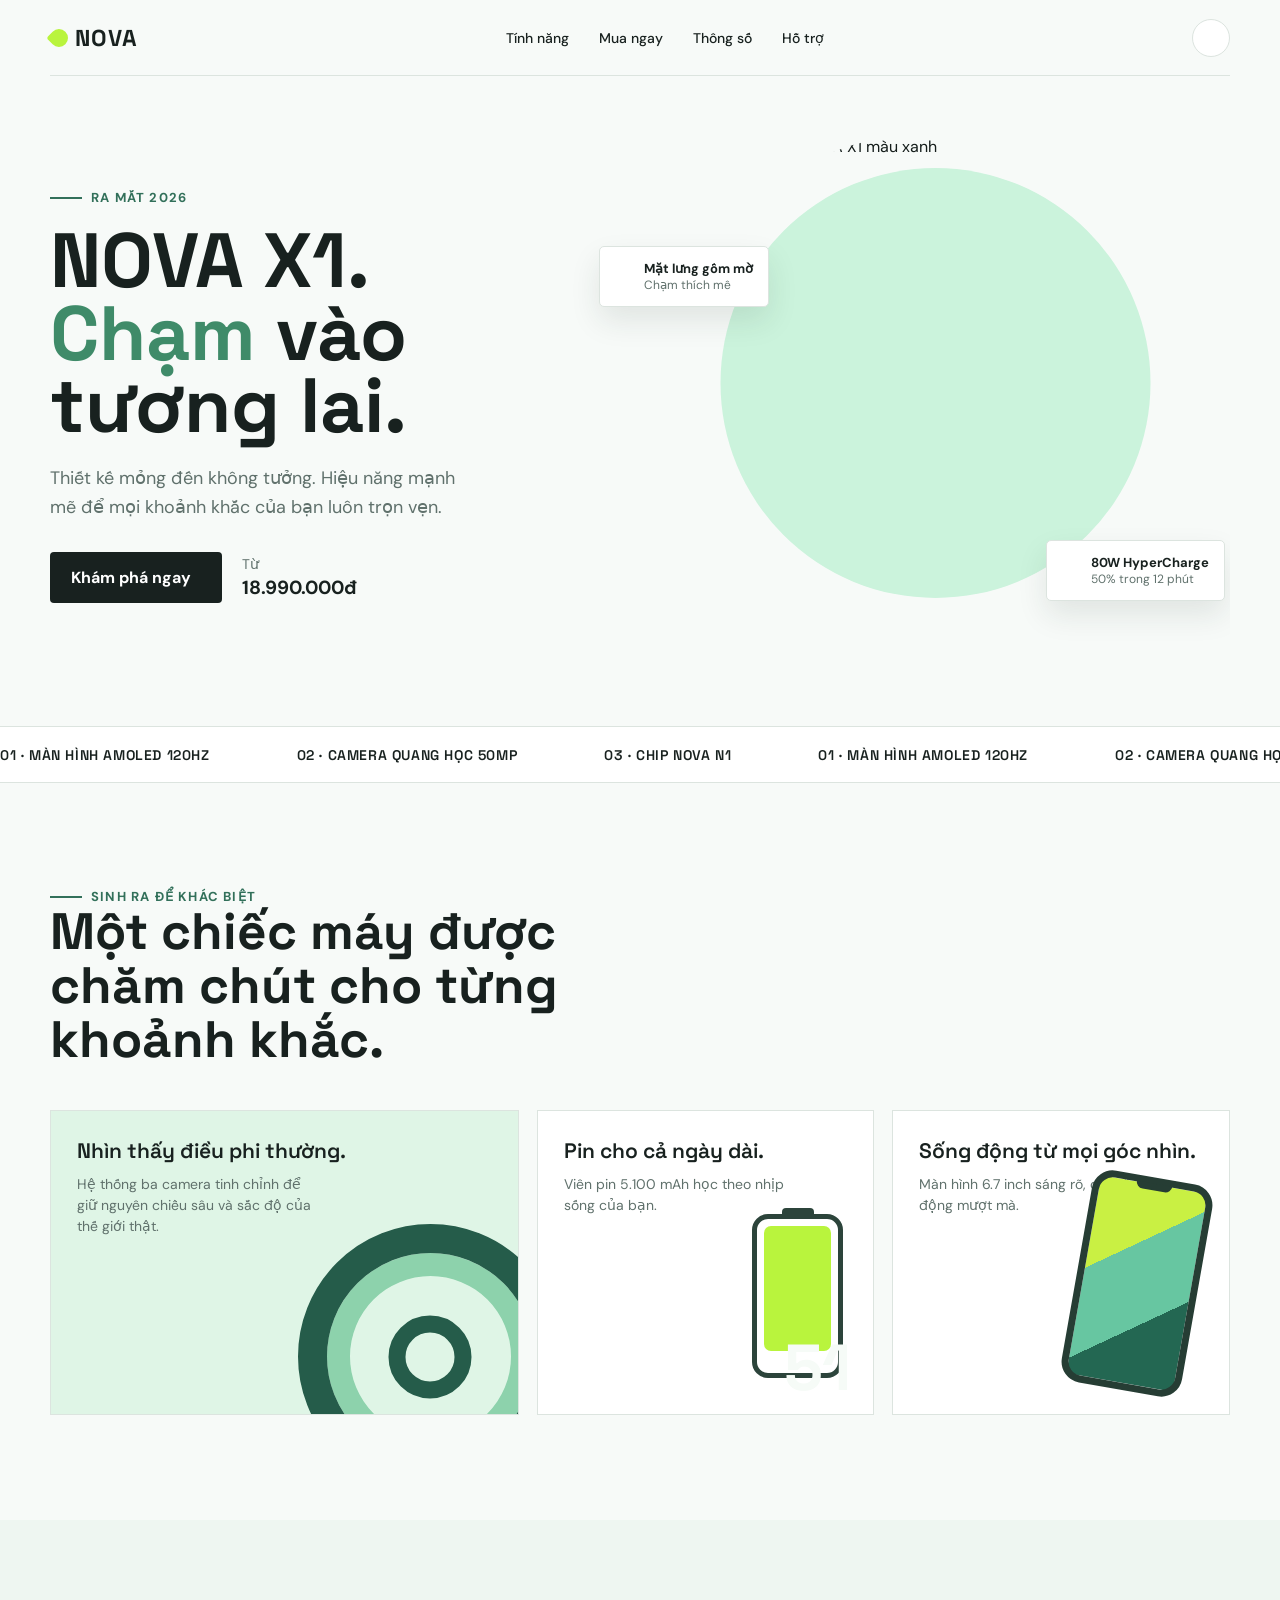
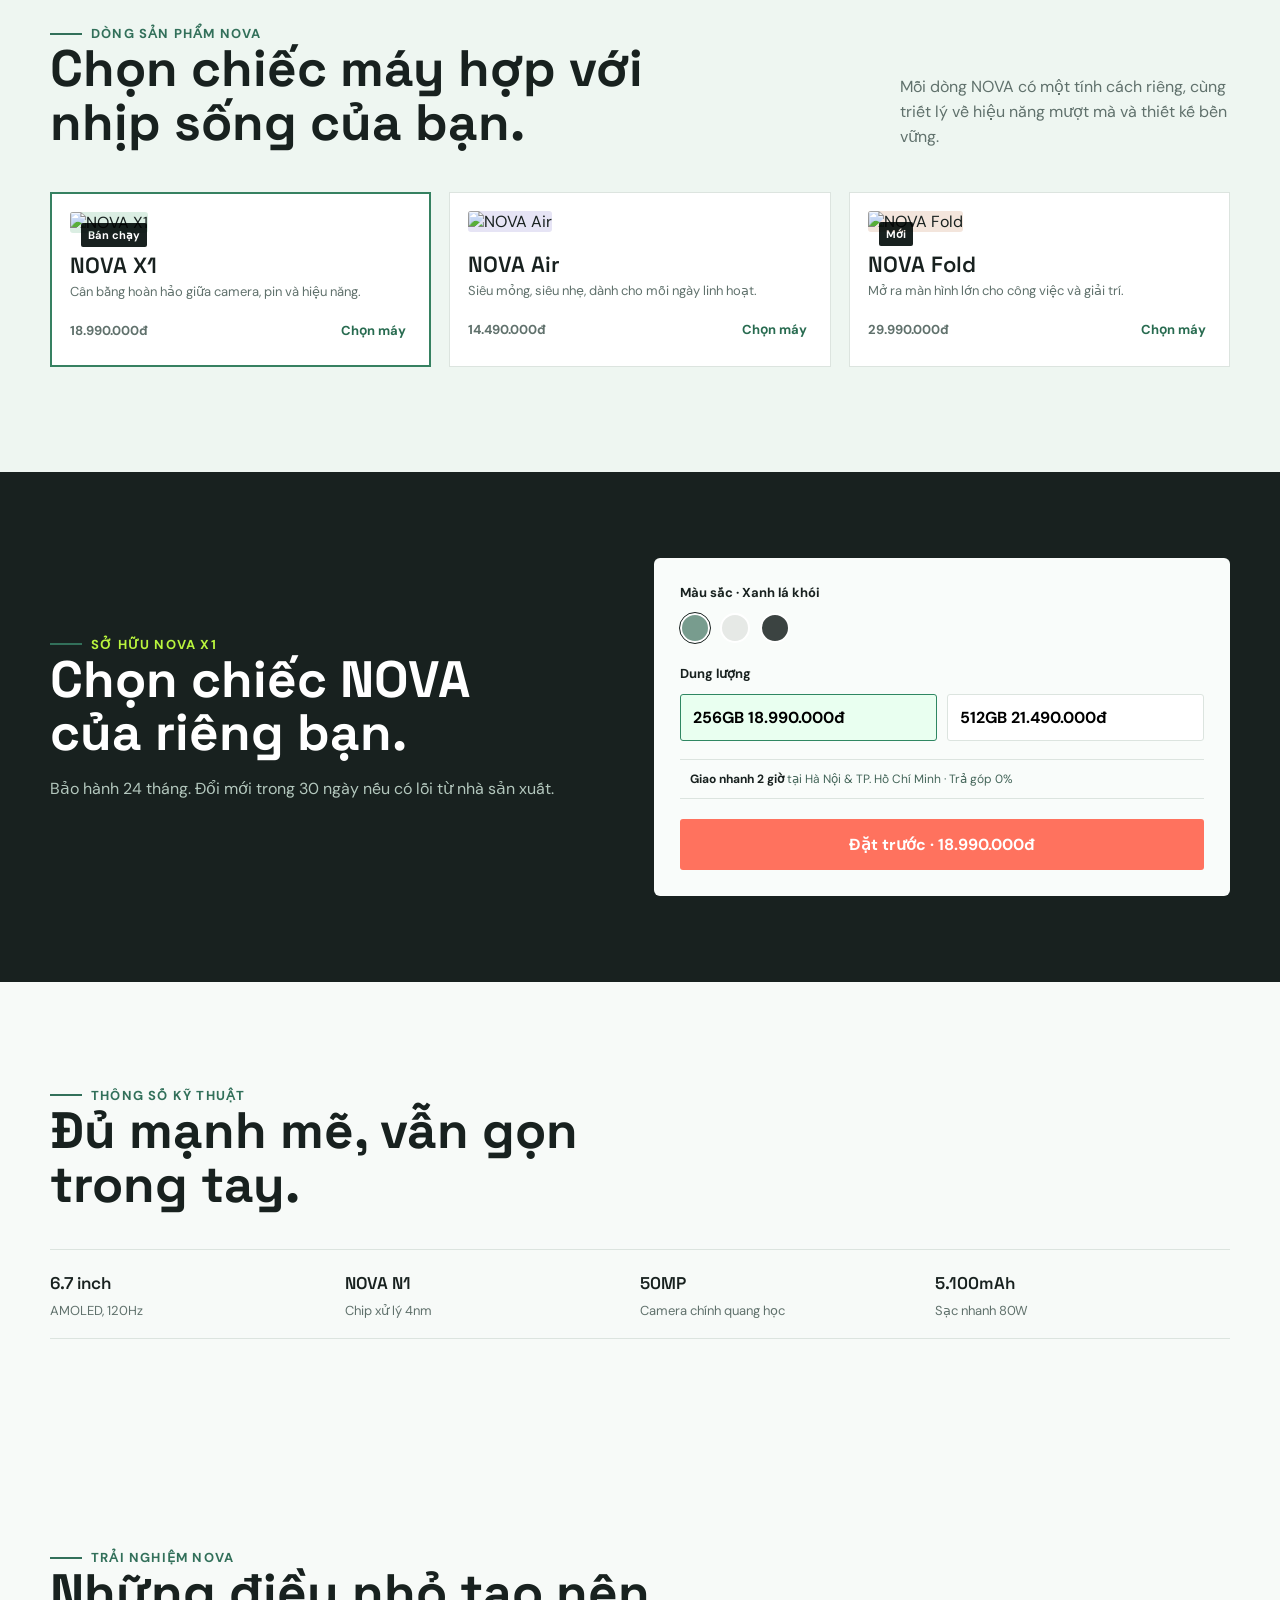
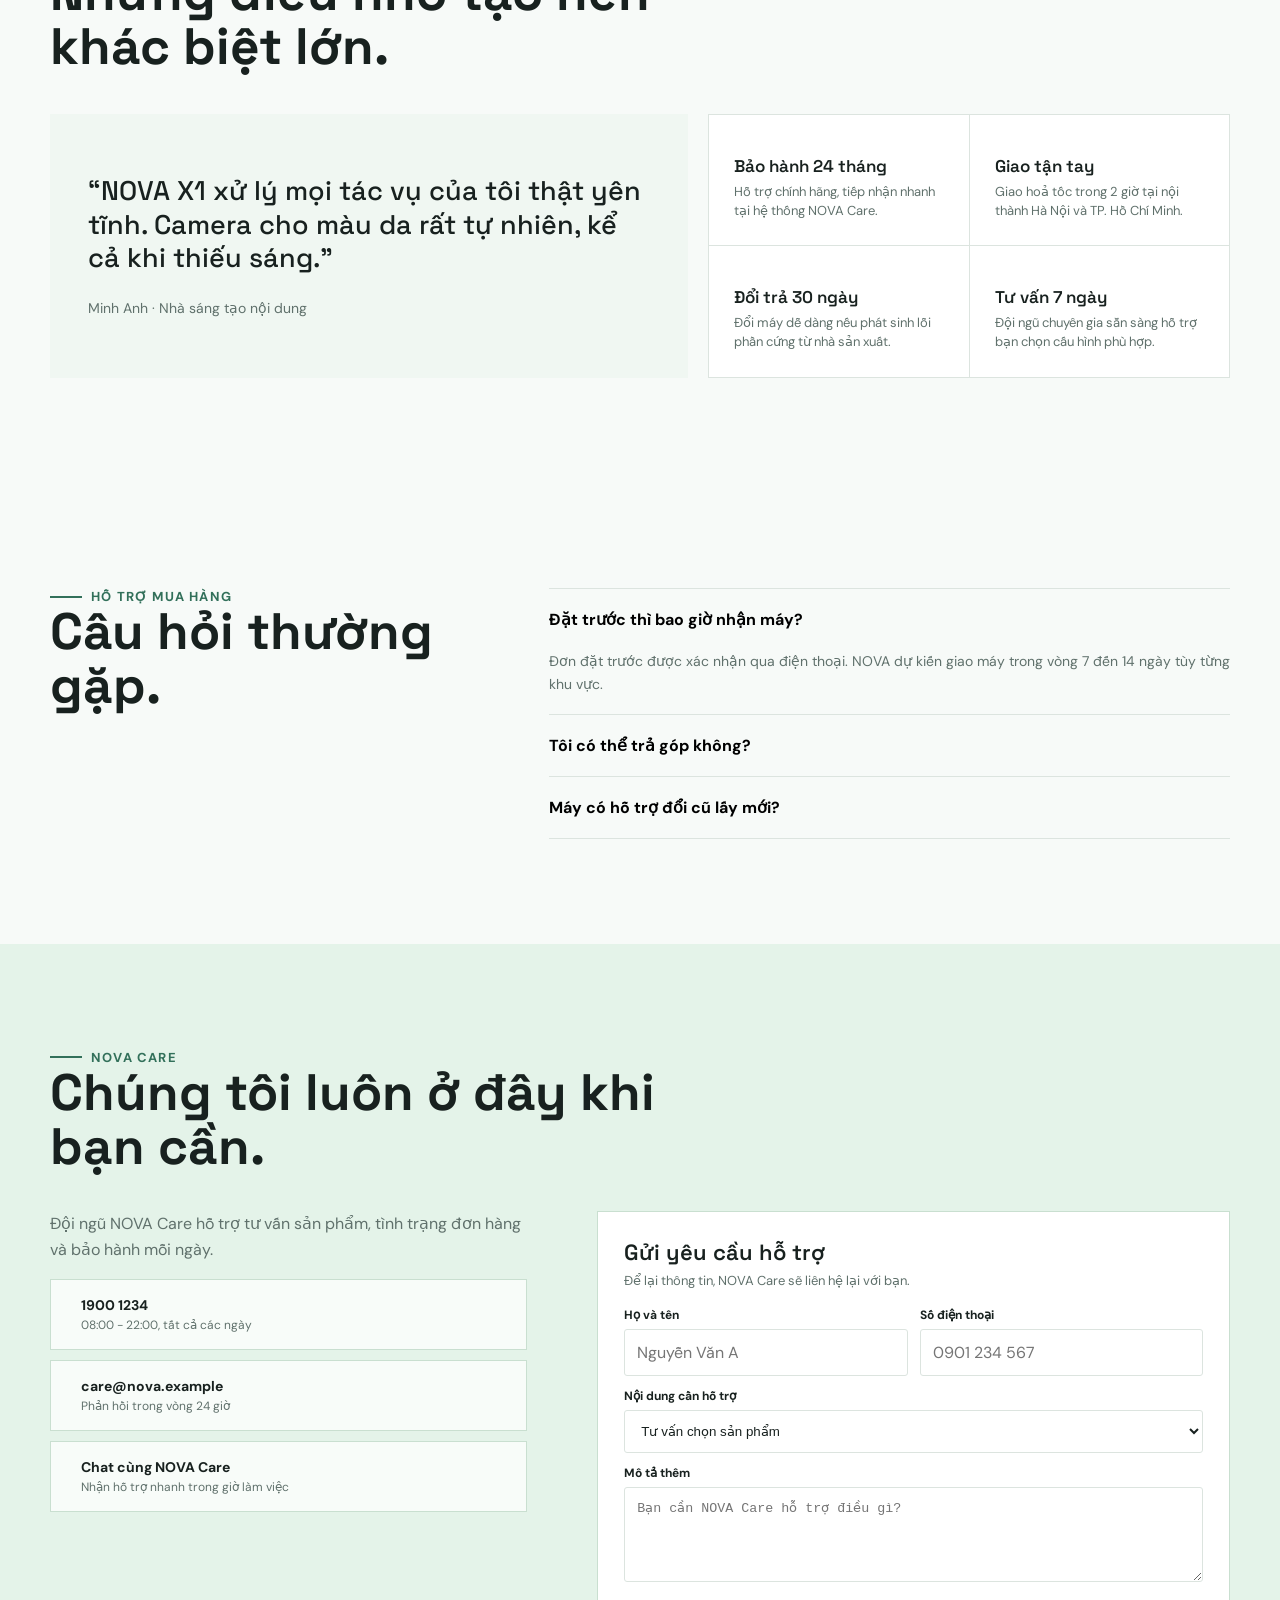
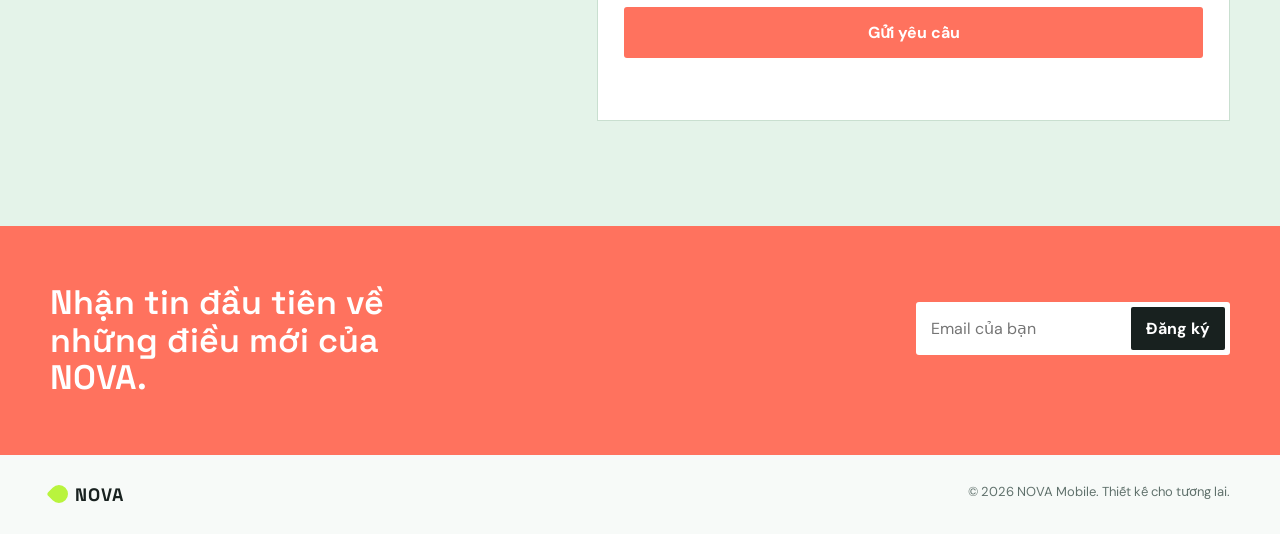
==== index.html @ b9dfd300 "Add files via upload" ====
<!doctype html>
<html lang="vi">
<head>
  <meta charset="utf-8">
  <meta name="viewport" content="width=device-width, initial-scale=1">
  <title>NOVA X1 | Chạm vào tương lai</title>
  <link rel="preconnect" href="https://fonts.googleapis.com">
  <link rel="preconnect" href="https://fonts.gstatic.com" crossorigin>
  <link href="https://fonts.googleapis.com/css2?family=DM+Sans:wght@400;500;600;700&family=Space+Grotesk:wght@500;600;700&display=swap" rel="stylesheet">
  <script src="https://unpkg.com/lucide@latest"></script>
  <style>
    :root { --ink:#18211f; --muted:#60716c; --mint:#cbf3dc; --lime:#b9f43d; --line:#dce4df; --paper:#f7faf8; --coral:#ff725e; }
    * { box-sizing:border-box; }
    html { scroll-behavior:smooth; }
    body { margin:0; color:var(--ink); background:var(--paper); font-family:"DM Sans", Arial, sans-serif; }
    button, input { font:inherit; }
    button { cursor:pointer; }
    .wrap { width:min(1180px, calc(100% - 48px)); margin:auto; }
    nav { height:76px; display:flex; align-items:center; justify-content:space-between; border-bottom:1px solid var(--line); }
    .logo { font-family:"Space Grotesk"; font-size:23px; font-weight:700; letter-spacing:1px; display:flex; align-items:center; gap:7px; }
    .logo-mark { background:var(--lime); display:inline-block; width:18px; height:18px; border-radius:50% 50% 50% 3px; transform:rotate(45deg); }
    .nav-links { display:flex; gap:30px; align-items:center; }
    .nav-links a { color:var(--ink); text-decoration:none; font-size:14px; font-weight:500; }
    .icon-button { width:38px; height:38px; border:1px solid var(--line); border-radius:50%; display:grid; place-items:center; background:white; color:var(--ink); }
    .cart-button { position:relative; } .cart-count { position:absolute; min-width:16px; height:16px; padding:0 4px; border-radius:10px; display:none; place-items:center; background:var(--coral); color:#fff; font:700 10px/16px "DM Sans"; top:-5px; right:-5px; }
    .hero { min-height:650px; position:relative; overflow:hidden; display:grid; grid-template-columns:1fr 1.15fr; align-items:center; padding:54px 0 64px; }
    .eyebrow { font-size:13px; font-weight:700; color:#32705a; text-transform:uppercase; letter-spacing:1.2px; display:flex; align-items:center; gap:9px; }
    .eyebrow::before { content:""; width:32px; height:2px; background:#32705a; }
    h1 { font-family:"Space Grotesk"; font-weight:700; letter-spacing:0; font-size:clamp(52px, 6vw, 86px); line-height:.94; max-width:650px; margin:18px 0 23px; }
    h1 em { font-style:normal; color:#3f8b69; }
    .hero p { font-size:18px; line-height:1.6; color:var(--muted); max-width:435px; margin:0 0 30px; }
    .actions { display:flex; align-items:center; gap:20px; }
    .primary { border:0; background:var(--ink); color:white; padding:15px 21px; border-radius:4px; font-weight:700; display:flex; gap:10px; align-items:center; }
    .price { font-size:14px; color:var(--muted); } .price b { display:block; font-size:19px; color:var(--ink); margin-top:2px; }
    .hero-visual { height:520px; position:relative; }
    .hero-orb { position:absolute; width:430px; height:430px; background:var(--mint); border-radius:50%; top:32px; left:50%; transform:translateX(-45%); }
    .product-shot { position:absolute; width:420px; height:510px; object-fit:cover; object-position:center; border-radius:210px 210px 16px 16px; left:50%; transform:translateX(-50%); filter:saturate(.9) contrast(1.04); mix-blend-mode:multiply; }
    .float-card { position:absolute; background:#fff; border:1px solid var(--line); box-shadow:0 14px 30px rgba(28,51,41,.1); padding:13px 15px; border-radius:5px; display:flex; gap:10px; align-items:center; font-size:12px; }
    .float-card i { color:#2f8762; width:19px; } .float-card b { display:block; font-size:13px; } .float-card span { color:var(--muted); }
    .float-a { left:0; top:110px; } .float-b { right:5px; bottom:55px; }
    .ticker { border-top:1px solid var(--line); border-bottom:1px solid var(--line); overflow:hidden; white-space:nowrap; padding:17px 0; background:white; }
    .ticker-inner { display:inline-flex; gap:35px; align-items:center; animation:scroll 20s linear infinite; font:600 14px "Space Grotesk"; letter-spacing:.6px; }
    .ticker i { color:#4e9b74; width:17px; } @keyframes scroll { to { transform:translateX(-30%); } }
    .section { padding:105px 0; } .section-title { font:700 clamp(34px, 4vw, 52px)/1.05 "Space Grotesk"; max-width:640px; margin:0; }
    .feature-grid { display:grid; grid-template-columns:1.25fr .9fr .9fr; gap:18px; margin-top:44px; }
    .feature { min-height:305px; background:#fff; border:1px solid var(--line); padding:26px; position:relative; overflow:hidden; }
    .feature h3 { font:600 21px "Space Grotesk"; margin:0 0 10px; } .feature p { color:var(--muted); font-size:14px; line-height:1.5; margin:0; max-width:240px; }
    .feature-large { background:#dff5e6; } .camera-rings { position:absolute; width:265px; height:265px; border:29px solid #255c4a; border-radius:50%; right:-45px; bottom:-75px; box-shadow:inset 0 0 0 23px #8dd2ac; } .camera-rings::after { content:""; position:absolute; width:49px; height:49px; background:#dff5e6; border:17px solid #255c4a; border-radius:50%; top:50%; left:50%; transform:translate(-50%,-50%); }
    .number { position:absolute; bottom:20px; right:22px; font:700 65px/.8 "Space Grotesk"; color:#f6fbf7; }
    .battery { position:absolute; height:164px; width:91px; border:5px solid #2c443b; border-radius:16px; right:30px; bottom:36px; padding:7px; } .battery::before { content:""; position:absolute; width:32px; height:6px; top:-11px; left:25px; background:#2c443b; border-radius:4px 4px 0 0; } .battery div { height:89%; background:var(--lime); border-radius:7px; }
    .screen { position:absolute; width:122px; height:215px; border:7px solid #263d34; border-radius:21px; right:31px; bottom:23px; background:linear-gradient(145deg, #c9f043 0 34%, #67c6a1 34% 67%, #236752 67%); transform:rotate(10deg); } .screen::before { content:""; width:36px; height:7px; background:#263d34; position:absolute; border-radius:0 0 7px 7px; left:36px; top:-1px; }
    .purchase { background:var(--ink); color:white; padding:86px 0; } .purchase-grid { display:grid; grid-template-columns:1fr 1.1fr; align-items:center; gap:80px; } .purchase .section-title { color:#fff; } .purchase p { color:#b3c7bd; line-height:1.6; }
    .options { background:#f9fcfa; border-radius:6px; padding:26px; color:var(--ink); } .options label { display:block; font-weight:700; font-size:13px; margin-bottom:12px; }.swatches { display:flex; gap:10px; margin-bottom:22px; }.swatch { height:30px; width:30px; border-radius:50%; border:2px solid white; outline:1px solid transparent; }.swatch.active { outline-color:var(--ink); }.sage { background:#789c8e; }.cloud { background:#e6e9e6; }.graphite { background:#3b4341; }
    .storage { display:grid; grid-template-columns:1fr 1fr; gap:10px; }.storage button { padding:12px; border:1px solid var(--line); background:white; border-radius:3px; text-align:left; font-weight:700; }.storage button.active { border-color:#2f8762; background:#e9fff0; }.order { width:100%; border:0; background:var(--coral); color:#fff; margin-top:20px; padding:15px; border-radius:3px; font-weight:700; }
    .delivery-note { display:flex; align-items:center; gap:10px; margin-top:18px; padding:11px 0; color:#45665a; border-top:1px solid var(--line); border-bottom:1px solid var(--line); font-size:12px; }.delivery-note i { color:#2e815d; }.delivery-note b { color:var(--ink); }
    footer { padding:28px 0; display:flex; justify-content:space-between; color:var(--muted); font-size:13px; } footer .logo { font-size:18px; color:var(--ink); }
    .catalog { background:#eef6f1; }.catalog-head { display:flex; justify-content:space-between; gap:24px; align-items:end; }.catalog-head p { color:var(--muted); max-width:330px; line-height:1.55; margin:0; }.product-grid { display:grid; grid-template-columns:repeat(3, 1fr); gap:18px; margin-top:42px; }.product-card { background:#fff; border:1px solid var(--line); padding:18px; position:relative; }.product-card.selected { border:2px solid #368161; }.product-card img { width:100%; height:220px; object-fit:cover; border-radius:3px; mix-blend-mode:multiply; background:#dbeee3; }.product-card:nth-child(2) img { background:#e6e4f5; }.product-card:nth-child(3) img { background:#f3e5dc; }.product-card h3 { font:600 22px "Space Grotesk"; margin:18px 0 4px; }.product-card p { font-size:13px; color:var(--muted); margin:0 0 14px; }.product-card footer { padding:0; align-items:center; }.text-button { border:0; background:transparent; color:#286b50; font-weight:700; padding:8px 0; display:flex; align-items:center; gap:5px; }.tag { position:absolute; top:29px; left:29px; background:var(--ink); color:#fff; font-size:11px; padding:5px 7px; border-radius:2px; font-weight:700; }
    .stories-grid { display:grid; grid-template-columns:1.1fr .9fr; gap:20px; margin-top:40px; }.quote { background:#f0f7f2; padding:38px; }.quote i { color:#45916d; }.quote blockquote { margin:22px 0; font:500 27px/1.25 "Space Grotesk"; }.quote cite { color:var(--muted); font-style:normal; font-size:14px; }.service-list { display:grid; grid-template-columns:1fr 1fr; gap:1px; background:var(--line); border:1px solid var(--line); }.service { background:white; padding:25px; }.service i { color:#337c5d; }.service h3 { font:600 17px "Space Grotesk"; margin:15px 0 6px; }.service p { font-size:13px; color:var(--muted); line-height:1.45; margin:0; }
    .faq-grid { display:grid; grid-template-columns:.75fr 1.25fr; gap:90px; }.faq-list { border-top:1px solid var(--line); }.faq-item { border-bottom:1px solid var(--line); }.faq-trigger { width:100%; border:0; background:transparent; padding:20px 0; text-align:left; display:flex; justify-content:space-between; gap:20px; align-items:center; font-weight:700; }.faq-trigger i { transition:.2s; }.faq-item.open .faq-trigger i { transform:rotate(45deg); }.faq-answer { max-height:0; overflow:hidden; color:var(--muted); font-size:14px; line-height:1.6; transition:max-height .25s ease; }.faq-item.open .faq-answer { max-height:130px; }.faq-answer p { margin:0 0 19px; }
    .newsletter { background:var(--coral); color:#fff; padding:58px 0; }.newsletter-inner { display:flex; justify-content:space-between; gap:40px; align-items:center; }.newsletter h2 { font:600 34px/1.1 "Space Grotesk"; margin:0; max-width:430px; }.subscribe { min-width:min(100%, 390px); display:flex; background:#fff; padding:5px; border-radius:3px; }.subscribe input { border:0; outline:0; padding:10px; min-width:0; flex:1; }.subscribe button { background:var(--ink); color:#fff; border:0; padding:11px 15px; border-radius:2px; font-weight:700; }.subscribe-note { min-height:16px; font-size:12px; margin:7px 0 0; }
    .support { background:#e4f3e9; }.support-grid { display:grid; grid-template-columns:.86fr 1.14fr; gap:70px; margin-top:38px; }.contact-list { display:grid; gap:10px; }.contact-option { display:flex; align-items:center; gap:14px; color:var(--ink); text-decoration:none; padding:16px; border:1px solid #c9dfd0; background:#f8fcf9; }.contact-option i { color:#2d7958; }.contact-option b { display:block; font-size:14px; }.contact-option span { display:block; color:var(--muted); font-size:12px; margin-top:3px; }.support-form { background:#fff; padding:26px; border:1px solid #c9dfd0; }.support-form h3 { margin:0 0 6px; font:600 22px "Space Grotesk"; }.support-form > p { color:var(--muted); font-size:13px; margin:0 0 18px; }.support-form textarea, .support-form select { width:100%; border:1px solid var(--line); border-radius:3px; padding:12px; color:var(--ink); background:#fff; outline-color:#398363; }.support-form textarea { min-height:95px; resize:vertical; }.support-result { color:#247150; font-size:13px; min-height:18px; margin:10px 0 0; }
    .specs { display:grid; grid-template-columns:repeat(4, 1fr); margin-top:38px; border-top:1px solid var(--line); }.spec { padding:22px 18px 18px 0; border-bottom:1px solid var(--line); }.spec b { display:block; font:600 17px "Space Grotesk"; margin-bottom:5px; }.spec span { color:var(--muted); font-size:13px; }
    .overlay { position:fixed; inset:0; background:rgba(13,26,21,.46); opacity:0; visibility:hidden; transition:.2s; z-index:20; }.overlay.show { opacity:1; visibility:visible; }.drawer { position:fixed; top:0; right:-430px; height:100dvh; width:min(100%, 410px); background:#fff; z-index:21; padding:26px; transition:right .25s ease; display:flex; flex-direction:column; }.drawer.show { right:0; }.drawer-head { display:flex; justify-content:space-between; align-items:center; border-bottom:1px solid var(--line); padding-bottom:18px; }.drawer h2, .modal h2 { font:600 24px "Space Grotesk"; margin:0; }.close { border:0; background:transparent; width:34px; height:34px; display:grid; place-items:center; }.cart-empty { color:var(--muted); text-align:center; padding:72px 0; }.cart-item { display:flex; gap:13px; padding:22px 0; border-bottom:1px solid var(--line); }.cart-thumb { width:58px; height:70px; object-fit:cover; border-radius:4px; }.cart-item b { font-size:15px; }.cart-item span { font-size:13px; color:var(--muted); display:block; margin-top:5px; }.cart-total { margin-top:auto; border-top:1px solid var(--line); padding-top:18px; display:flex; justify-content:space-between; font-weight:700; }.drawer .primary { width:100%; justify-content:center; margin-top:18px; }.modal { position:fixed; z-index:22; inset:50% auto auto 50%; width:min(calc(100% - 32px), 510px); transform:translate(-50%,-48%); background:#fff; border-radius:6px; padding:28px; visibility:hidden; opacity:0; transition:.2s; }.modal.show { visibility:visible; opacity:1; transform:translate(-50%,-50%); }.modal-top { display:flex; justify-content:space-between; align-items:flex-start; }.modal p { color:var(--muted); font-size:14px; line-height:1.5; }.form-grid { display:grid; grid-template-columns:1fr 1fr; gap:12px; }.field { grid-column:span 2; }.field.half { grid-column:span 1; }.field label { display:block; font-size:12px; font-weight:700; margin-bottom:6px; }.field input { width:100%; padding:12px; border:1px solid var(--line); border-radius:3px; outline-color:#398363; }.form-error { color:#bd3d2b; min-height:19px; font-size:12px; margin-top:10px; }.success { text-align:center; padding:24px 0 8px; }.success i { color:#31855f; width:46px; height:46px; }.success p { margin:12px auto; max-width:300px; }
    @media (max-width:760px) { .wrap { width:min(100% - 32px, 600px); } .nav-links { display:none; } .hero { grid-template-columns:1fr; padding-top:48px; }.hero-visual { height:410px; margin-top:26px; }.hero-orb { width:330px; height:330px; }.product-shot { width:310px; height:390px; }.float-a { left:0; top:40px; }.float-b { right:0; bottom:18px; }.feature-grid, .purchase-grid, .product-grid, .stories-grid, .faq-grid, .support-grid { grid-template-columns:1fr; }.feature { min-height:255px; }.section { padding:72px 0; }.purchase-grid { gap:35px; } footer { gap:15px; align-items:center; }.specs { grid-template-columns:1fr 1fr; }.form-grid { grid-template-columns:1fr; }.field.half { grid-column:span 2; }.catalog-head, .newsletter-inner { display:block; }.catalog-head p { margin-top:15px; }.newsletter h2 { font-size:29px; }.subscribe { margin-top:22px; }.faq-grid { gap:30px; }.support-grid { gap:24px; } }
  </style>
</head>
<body>
  <div class="wrap"><nav><div class="logo"><span class="logo-mark"></span>NOVA</div><div class="nav-links"><a href="#tinh-nang">Tính năng</a><a href="#dat-hang">Mua ngay</a><a href="#thong-so">Thông số</a><a href="#ho-tro">Hỗ trợ</a></div><button class="icon-button cart-button" id="cart-button" aria-label="Giỏ hàng" title="Giỏ hàng"><i data-lucide="shopping-bag" size="18"></i><span class="cart-count" id="cart-count">0</span></button></nav></div>
  <main>
    <section class="wrap hero">
      <div><div class="eyebrow">Ra mắt 2026</div><h1 id="hero-title">NOVA X1.<br><em>Chạm</em> vào tương lai.</h1><p id="hero-description">Thiết kế mỏng đến không tưởng. Hiệu năng mạnh mẽ để mọi khoảnh khắc của bạn luôn trọn vẹn.</p><div class="actions"><button class="primary" onclick="document.querySelector('#dat-hang').scrollIntoView()">Khám phá ngay <i data-lucide="arrow-down-right" size="18"></i></button><div class="price">Từ<b id="hero-price">18.990.000đ</b></div></div></div>
      <div class="hero-visual"><div class="hero-orb"></div><img class="product-shot" src="https://images.unsplash.com/photo-1511707171634-5f897ff02aa9?auto=format&fit=crop&w=900&q=85" alt="Điện thoại NOVA X1 màu xanh"><div class="float-card float-a"><i data-lucide="sparkles"></i><div><b>Mặt lưng gốm mờ</b><span>Chạm thích mê</span></div></div><div class="float-card float-b"><i data-lucide="battery-charging"></i><div><b>80W HyperCharge</b><span>50% trong 12 phút</span></div></div></div>
    </section>
    <div class="ticker"><div class="ticker-inner"><span>01 · MÀN HÌNH AMOLED 120HZ</span><i data-lucide="asterisk"></i><span>02 · CAMERA QUANG HỌC 50MP</span><i data-lucide="asterisk"></i><span>03 · CHIP NOVA N1</span><i data-lucide="asterisk"></i><span>01 · MÀN HÌNH AMOLED 120HZ</span><i data-lucide="asterisk"></i><span>02 · CAMERA QUANG HỌC 50MP</span></div></div>
    <section class="wrap section" id="tinh-nang"><div class="eyebrow">Sinh ra để khác biệt</div><h2 class="section-title">Một chiếc máy được chăm chút cho từng khoảnh khắc.</h2><div class="feature-grid"><article class="feature feature-large"><h3>Nhìn thấy điều phi thường.</h3><p>Hệ thống ba camera tinh chỉnh để giữ nguyên chiều sâu và sắc độ của thế giới thật.</p><div class="camera-rings"></div></article><article class="feature"><h3>Pin cho cả ngày dài.</h3><p>Viên pin 5.100 mAh học theo nhịp sống của bạn.</p><div class="battery"><div></div></div><span class="number">51</span></article><article class="feature"><h3>Sống động từ mọi góc nhìn.</h3><p>Màn hình 6.7 inch sáng rõ, chuyển động mượt mà.</p><div class="screen"></div></article></div></section>
    <section class="catalog section"><div class="wrap"><div class="catalog-head"><div><div class="eyebrow">Dòng sản phẩm NOVA</div><h2 class="section-title">Chọn chiếc máy hợp với nhịp sống của bạn.</h2></div><p>Mỗi dòng NOVA có một tính cách riêng, cùng triết lý về hiệu năng mượt mà và thiết kế bền vững.</p></div><div class="product-grid"><article class="product-card selected" data-model="x1"><span class="tag">Bán chạy</span><img src="https://images.unsplash.com/photo-1511707171634-5f897ff02aa9?auto=format&fit=crop&w=700&q=85" alt="NOVA X1"><h3>NOVA X1</h3><p>Cân bằng hoàn hảo giữa camera, pin và hiệu năng.</p><footer><b>18.990.000đ</b><button class="text-button product-select">Chọn máy <i data-lucide="arrow-up-right" size="16"></i></button></footer></article><article class="product-card" data-model="air"><img src="https://images.unsplash.com/photo-1598327105666-5b89351aff97?auto=format&fit=crop&w=700&q=85" alt="NOVA Air"><h3>NOVA Air</h3><p>Siêu mỏng, siêu nhẹ, dành cho mỗi ngày linh hoạt.</p><footer><b>14.490.000đ</b><button class="text-button product-select">Chọn máy <i data-lucide="arrow-up-right" size="16"></i></button></footer></article><article class="product-card" data-model="fold"><span class="tag">Mới</span><img src="https://images.unsplash.com/photo-1610945415295-d9bbf067e59c?auto=format&fit=crop&w=700&q=85" alt="NOVA Fold"><h3>NOVA Fold</h3><p>Mở ra màn hình lớn cho công việc và giải trí.</p><footer><b>29.990.000đ</b><button class="text-button product-select">Chọn máy <i data-lucide="arrow-up-right" size="16"></i></button></footer></article></div></div></section>
    <section class="purchase" id="dat-hang"><div class="wrap purchase-grid"><div><div class="eyebrow" style="color:#b9f43d">Sở hữu NOVA X1</div><h2 class="section-title">Chọn chiếc NOVA của riêng bạn.</h2><p>Bảo hành 24 tháng. Đổi mới trong 30 ngày nếu có lỗi từ nhà sản xuất.</p></div><div class="options"><label>Màu sắc · <span id="color-name">Xanh lá khói</span></label><div class="swatches"><button class="swatch sage active" aria-label="Xanh lá khói" data-color="Xanh lá khói"></button><button class="swatch cloud" aria-label="Trắng mây" data-color="Trắng mây"></button><button class="swatch graphite" aria-label="Đen graphite" data-color="Đen graphite"></button></div><label>Dung lượng</label><div class="storage"><button class="active" data-price="18.990.000đ">256GB <span>18.990.000đ</span></button><button data-price="21.490.000đ">512GB <span>21.490.000đ</span></button></div><div class="delivery-note"><i data-lucide="truck" size="17"></i><span><b>Giao nhanh 2 giờ</b> tại Hà Nội & TP. Hồ Chí Minh · Trả góp 0%</span></div><button class="order" id="order-button">Đặt trước · 18.990.000đ</button></div></div></section>
    <section class="wrap section" id="thong-so"><div class="eyebrow">Thông số kỹ thuật</div><h2 class="section-title">Đủ mạnh mẽ, vẫn gọn trong tay.</h2><div class="specs"><div class="spec"><b>6.7 inch</b><span>AMOLED, 120Hz</span></div><div class="spec"><b>NOVA N1</b><span>Chip xử lý 4nm</span></div><div class="spec"><b>50MP</b><span>Camera chính quang học</span></div><div class="spec"><b>5.100mAh</b><span>Sạc nhanh 80W</span></div></div></section>
    <section class="wrap section"><div class="eyebrow">Trải nghiệm NOVA</div><h2 class="section-title">Những điều nhỏ tạo nên khác biệt lớn.</h2><div class="stories-grid"><article class="quote"><i data-lucide="quote" size="30"></i><blockquote>“NOVA X1 xử lý mọi tác vụ của tôi thật yên tĩnh. Camera cho màu da rất tự nhiên, kể cả khi thiếu sáng.”</blockquote><cite>Minh Anh · Nhà sáng tạo nội dung</cite></article><div class="service-list"><article class="service"><i data-lucide="shield-check" size="25"></i><h3>Bảo hành 24 tháng</h3><p>Hỗ trợ chính hãng, tiếp nhận nhanh tại hệ thống NOVA Care.</p></article><article class="service"><i data-lucide="truck" size="25"></i><h3>Giao tận tay</h3><p>Giao hoả tốc trong 2 giờ tại nội thành Hà Nội và TP. Hồ Chí Minh.</p></article><article class="service"><i data-lucide="refresh-cw" size="25"></i><h3>Đổi trả 30 ngày</h3><p>Đổi máy dễ dàng nếu phát sinh lỗi phần cứng từ nhà sản xuất.</p></article><article class="service"><i data-lucide="headphones" size="25"></i><h3>Tư vấn 7 ngày</h3><p>Đội ngũ chuyên gia sẵn sàng hỗ trợ bạn chọn cấu hình phù hợp.</p></article></div></div></section>
    <section class="wrap section"><div class="faq-grid"><div><div class="eyebrow">Hỗ trợ mua hàng</div><h2 class="section-title">Câu hỏi thường gặp.</h2></div><div class="faq-list"><article class="faq-item open"><button class="faq-trigger">Đặt trước thì bao giờ nhận máy?<i data-lucide="plus" size="19"></i></button><div class="faq-answer"><p>Đơn đặt trước được xác nhận qua điện thoại. NOVA dự kiến giao máy trong vòng 7 đến 14 ngày tùy từng khu vực.</p></div></article><article class="faq-item"><button class="faq-trigger">Tôi có thể trả góp không?<i data-lucide="plus" size="19"></i></button><div class="faq-answer"><p>Có. NOVA hỗ trợ trả góp 0% qua thẻ tín dụng của các ngân hàng đối tác. Nhân viên sẽ tư vấn ở bước xác nhận đơn.</p></div></article><article class="faq-item"><button class="faq-trigger">Máy có hỗ trợ đổi cũ lấy mới?<i data-lucide="plus" size="19"></i></button><div class="faq-answer"><p>Chương trình thu cũ đổi mới áp dụng tại NOVA Store. Giá thu lại được định theo tình trạng thực tế của thiết bị.</p></div></article></div></div></section>
    <section class="support section" id="ho-tro"><div class="wrap"><div class="eyebrow">NOVA Care</div><h2 class="section-title">Chúng tôi luôn ở đây khi bạn cần.</h2><div class="support-grid"><div><p style="color:var(--muted);line-height:1.6;margin-top:0">Đội ngũ NOVA Care hỗ trợ tư vấn sản phẩm, tình trạng đơn hàng và bảo hành mỗi ngày.</p><div class="contact-list"><a class="contact-option" href="tel:19001234"><i data-lucide="phone-call"></i><div><b>1900 1234</b><span>08:00 - 22:00, tất cả các ngày</span></div></a><a class="contact-option" href="mailto:care@nova.example"><i data-lucide="mail"></i><div><b>care@nova.example</b><span>Phản hồi trong vòng 24 giờ</span></div></a><a class="contact-option" href="#ho-tro" id="chat-link"><i data-lucide="messages-square"></i><div><b>Chat cùng NOVA Care</b><span>Nhận hỗ trợ nhanh trong giờ làm việc</span></div></a></div></div><form class="support-form" id="support-form"><h3>Gửi yêu cầu hỗ trợ</h3><p>Để lại thông tin, NOVA Care sẽ liên hệ lại với bạn.</p><div class="form-grid"><div class="field half"><label for="support-name">Họ và tên</label><input id="support-name" required placeholder="Nguyễn Văn A"></div><div class="field half"><label for="support-phone">Số điện thoại</label><input id="support-phone" required inputmode="tel" pattern="[0-9]{9,11}" placeholder="0901 234 567"></div><div class="field"><label for="support-topic">Nội dung cần hỗ trợ</label><select id="support-topic"><option>Tư vấn chọn sản phẩm</option><option>Kiểm tra đơn hàng</option><option>Bảo hành hoặc sửa chữa</option><option>Khác</option></select></div><div class="field"><label for="support-message">Mô tả thêm</label><textarea id="support-message" required placeholder="Bạn cần NOVA Care hỗ trợ điều gì?"></textarea></div></div><button class="order" type="submit">Gửi yêu cầu</button><p class="support-result" id="support-result"></p></form></div></div></section>
    <section class="newsletter"><div class="wrap newsletter-inner"><h2>Nhận tin đầu tiên về những điều mới của NOVA.</h2><div><form class="subscribe" id="subscribe-form"><input id="subscribe-email" type="email" required placeholder="Email của bạn"><button>Đăng ký</button></form><p class="subscribe-note" id="subscribe-note"></p></div></div></section>
  </main>
  <footer class="wrap"><div class="logo"><span class="logo-mark"></span>NOVA</div><span>© 2026 NOVA Mobile. Thiết kế cho tương lai.</span></footer>
  <div class="overlay" id="overlay"></div>
  <aside class="drawer" id="cart-drawer" aria-label="Giỏ hàng"><div class="drawer-head"><h2>Giỏ hàng</h2><button class="close" data-close aria-label="Đóng"><i data-lucide="x"></i></button></div><div id="cart-content" class="cart-empty">Giỏ hàng của bạn đang trống.</div><div id="cart-footer" hidden><div class="cart-total"><span>Tạm tính</span><span id="cart-total">18.990.000đ</span></div><button class="primary" id="checkout-button">Tiếp tục đặt trước <i data-lucide="arrow-right" size="18"></i></button></div></aside>
  <div class="modal" id="order-modal" role="dialog" aria-modal="true" aria-labelledby="order-title"><div class="modal-top"><div><h2 id="order-title">Đặt trước NOVA X1</h2><p id="order-summary">NOVA X1 · Xanh lá khói · 256GB</p></div><button class="close" data-close aria-label="Đóng"><i data-lucide="x"></i></button></div><form id="order-form"><div class="form-grid"><div class="field"><label for="name">Họ và tên</label><input id="name" required autocomplete="name" placeholder="Nguyễn Văn A"></div><div class="field half"><label for="phone">Số điện thoại</label><input id="phone" required inputmode="tel" pattern="[0-9]{9,11}" placeholder="0901 234 567"></div><div class="field half"><label for="city">Khu vực nhận hàng</label><input id="city" required placeholder="Hà Nội"></div></div><div class="form-error" id="form-error"></div><button class="order" type="submit">Xác nhận đặt trước</button></form><div class="success" id="success-message" hidden><i data-lucide="circle-check"></i><h2>Đã nhận yêu cầu</h2><p>Chúng tôi sẽ gọi cho bạn để xác nhận đơn NOVA X1 trong thời gian sớm nhất.</p><button class="primary" data-close style="margin:18px auto 0">Hoàn tất</button></div></div>
  <script>
    lucide.createIcons();
    const products = {
      x1: { name: 'NOVA X1', price256: '18.990.000đ', price512: '21.490.000đ', title: 'NOVA X1.<br><em>Chạm</em> vào tương lai.', description: 'Thiết kế mỏng đến không tưởng. Hiệu năng mạnh mẽ để mọi khoảnh khắc của bạn luôn trọn vẹn.' },
      air: { name: 'NOVA Air', price256: '14.490.000đ', price512: '16.990.000đ', title: 'NOVA Air.<br><em>Nhẹ</em> để bứt phá.', description: 'Mỏng, nhẹ và đầy năng lượng. Chiếc điện thoại luôn theo kịp một ngày không ngừng chuyển động.' },
      fold: { name: 'NOVA Fold', price256: '29.990.000đ', price512: '33.490.000đ', title: 'NOVA Fold.<br><em>Mở</em> rộng mọi giới hạn.', description: 'Màn hình lớn gập gọn trong tay. Một không gian mới cho công việc, giải trí và những ý tưởng táo bạo.' }
    };
    const state = { model: 'x1', color: 'Xanh lá khói', storage: '256GB', price: '18.990.000đ', inCart: false };
    const overlay = document.querySelector('#overlay'), drawer = document.querySelector('#cart-drawer'), modal = document.querySelector('#order-modal');
    function productName() { return `${products[state.model].name} · ${state.color} · ${state.storage}`; }
    function updateCart() { const content = document.querySelector('#cart-content'), footer = document.querySelector('#cart-footer'), count = document.querySelector('#cart-count'); count.style.display = state.inCart ? 'grid' : 'none'; count.textContent = state.inCart ? '1' : '0'; footer.hidden = !state.inCart; content.innerHTML = state.inCart ? `<div class="cart-item"><img class="cart-thumb" src="https://images.unsplash.com/photo-1511707171634-5f897ff02aa9?auto=format&fit=crop&w=200&q=80" alt="NOVA X1"><div><b>${productName()}</b><span>${state.price}</span></div></div>` : 'Giỏ hàng của bạn đang trống.'; document.querySelector('#cart-total').textContent = state.price; }
    function openLayer(layer) { overlay.classList.add('show'); layer.classList.add('show'); } function closeLayers() { overlay.classList.remove('show'); drawer.classList.remove('show'); modal.classList.remove('show'); }
    document.querySelectorAll('.swatch').forEach(button => button.addEventListener('click', () => { document.querySelectorAll('.swatch').forEach(x => x.classList.remove('active')); button.classList.add('active'); state.color = button.dataset.color; document.querySelector('#color-name').textContent = state.color; updateCart(); }));
    document.querySelectorAll('.storage button').forEach(button => button.addEventListener('click', () => { document.querySelectorAll('.storage button').forEach(x => x.classList.remove('active')); button.classList.add('active'); state.storage = button.firstChild.textContent.trim(); state.price = button.dataset.price; document.querySelector('#hero-price').textContent = state.price; document.querySelector('#order-button').textContent = 'Đặt trước · ' + state.price; updateCart(); }));
    function selectProduct(model) { const product = products[model]; state.model = model; state.storage = '256GB'; state.price = product.price256; document.querySelector('#hero-title').innerHTML = product.title; document.querySelector('#hero-description').textContent = product.description; document.querySelector('#hero-price').textContent = state.price; document.querySelector('#order-button').textContent = 'Đặt trước · ' + state.price; const storageButtons = document.querySelectorAll('.storage button'); storageButtons[0].dataset.price = product.price256; storageButtons[0].querySelector('span').textContent = product.price256; storageButtons[1].dataset.price = product.price512; storageButtons[1].querySelector('span').textContent = product.price512; storageButtons.forEach((button, index) => button.classList.toggle('active', index === 0)); document.querySelectorAll('.product-card').forEach(card => card.classList.toggle('selected', card.dataset.model === model)); updateCart(); document.querySelector('#dat-hang').scrollIntoView({ behavior: 'smooth', block: 'start' }); }
    document.querySelectorAll('.product-select').forEach(button => button.addEventListener('click', () => selectProduct(button.closest('.product-card').dataset.model)));
    document.querySelector('#cart-button').addEventListener('click', () => openLayer(drawer)); document.querySelectorAll('[data-close], #overlay').forEach(button => button.addEventListener('click', closeLayers));
    function openOrder() { state.inCart = true; updateCart(); document.querySelector('#order-summary').textContent = productName() + ' · ' + state.price; document.querySelector('#order-form').hidden = false; document.querySelector('#success-message').hidden = true; closeLayers(); openLayer(modal); }
    document.querySelector('#order-button').addEventListener('click', openOrder); document.querySelector('#checkout-button').addEventListener('click', openOrder);
    document.querySelector('#order-form').addEventListener('submit', event => { event.preventDefault(); const phone = document.querySelector('#phone').value.replace(/\s/g, ''); const error = document.querySelector('#form-error'); if (!/^\d{9,11}$/.test(phone)) { error.textContent = 'Vui lòng nhập số điện thoại hợp lệ.'; return; } error.textContent = ''; event.currentTarget.hidden = true; document.querySelector('#success-message').hidden = false; lucide.createIcons(); });
    document.querySelectorAll('.faq-trigger').forEach(trigger => trigger.addEventListener('click', () => trigger.closest('.faq-item').classList.toggle('open')));
    document.querySelector('#subscribe-form').addEventListener('submit', event => { event.preventDefault(); const email = document.querySelector('#subscribe-email'); const note = document.querySelector('#subscribe-note'); if (!email.validity.valid) { note.textContent = 'Vui lòng nhập đúng định dạng email.'; return; } note.textContent = 'Đăng ký thành công. Cảm ơn bạn đã quan tâm đến NOVA.'; email.value = ''; });
    document.querySelector('#chat-link').addEventListener('click', event => { event.preventDefault(); document.querySelector('#support-topic').value = 'Khác'; document.querySelector('#support-message').focus(); document.querySelector('#support-result').textContent = 'Hãy để lại lời nhắn. NOVA Care sẽ phản hồi trong giờ làm việc.'; });
    document.querySelector('#support-form').addEventListener('submit', event => { event.preventDefault(); const phone = document.querySelector('#support-phone').value.replace(/\s/g, ''); const result = document.querySelector('#support-result'); if (!/^\d{9,11}$/.test(phone)) { result.textContent = 'Vui lòng nhập số điện thoại hợp lệ để NOVA Care liên hệ.'; return; } result.textContent = 'Đã gửi yêu cầu. NOVA Care sẽ liên hệ với bạn trong thời gian sớm nhất.'; event.currentTarget.reset(); });
    updateCart();
  </script>
</body>
</html>
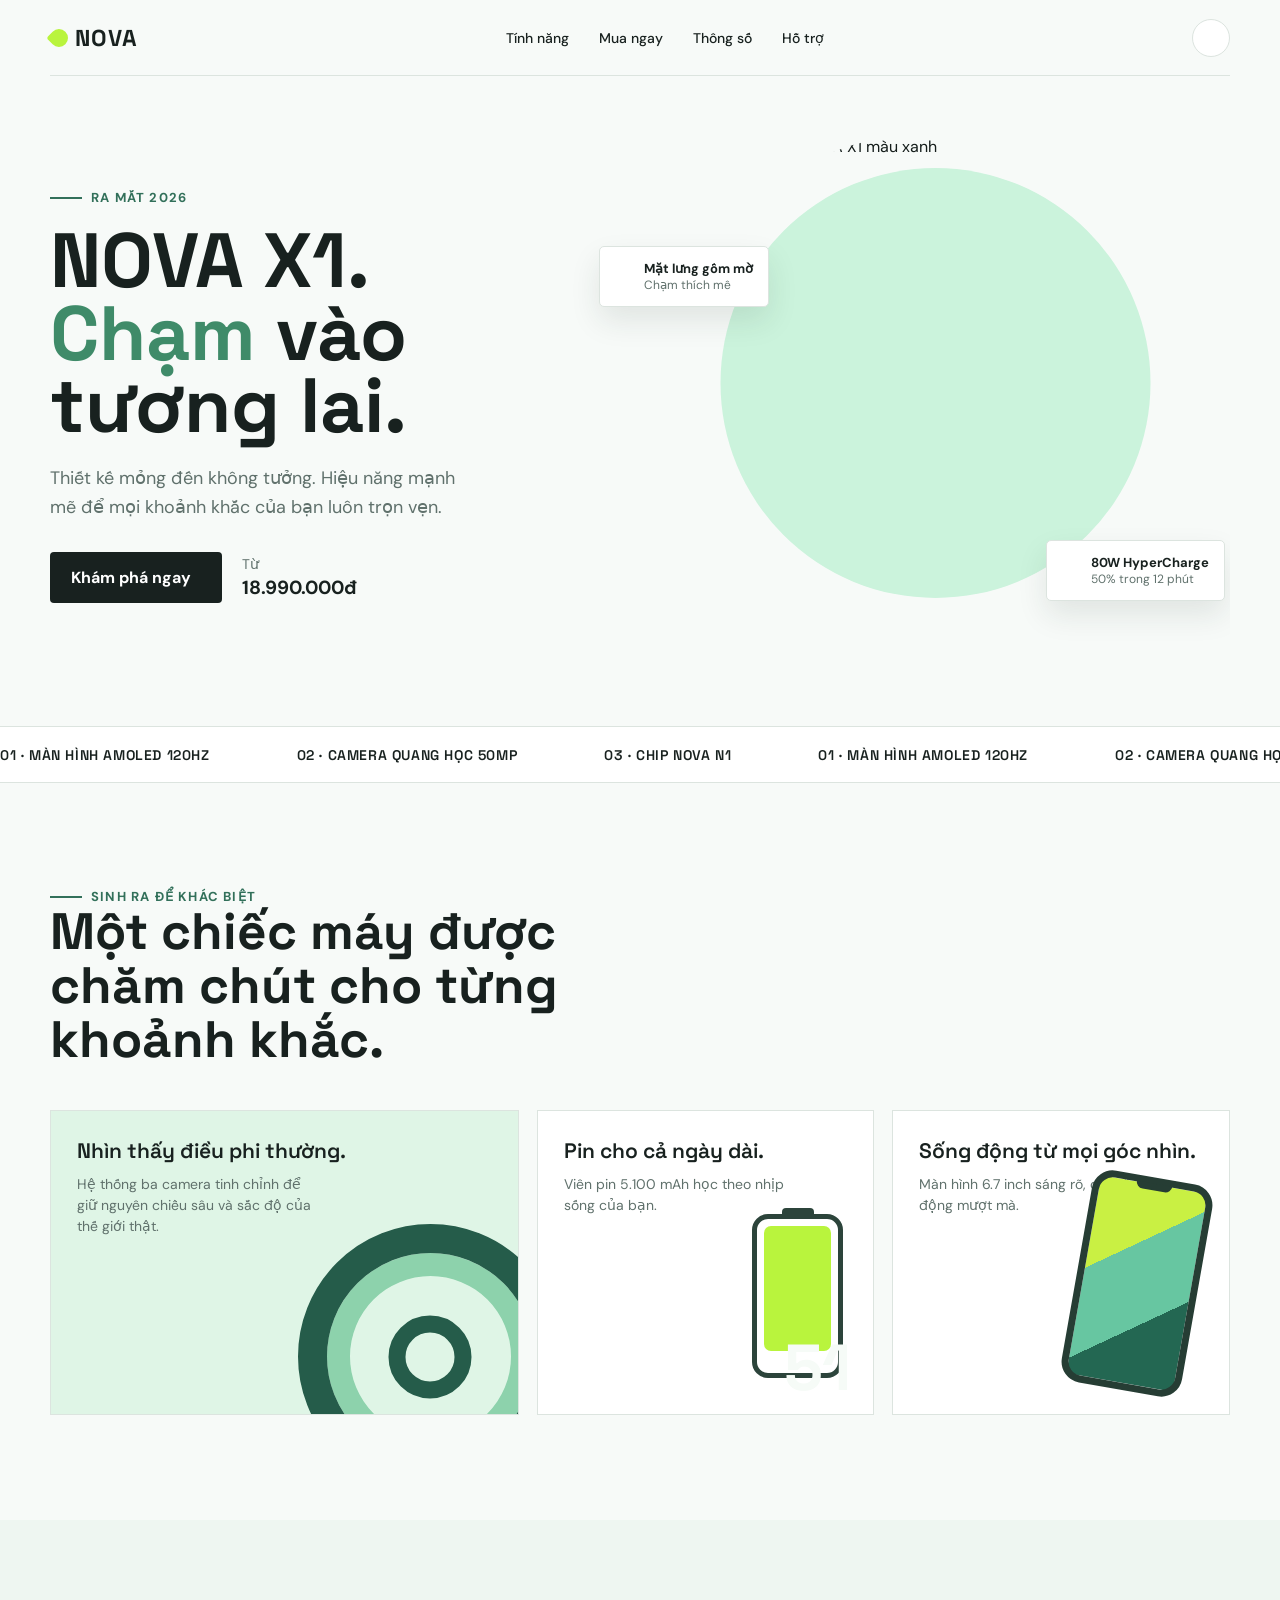
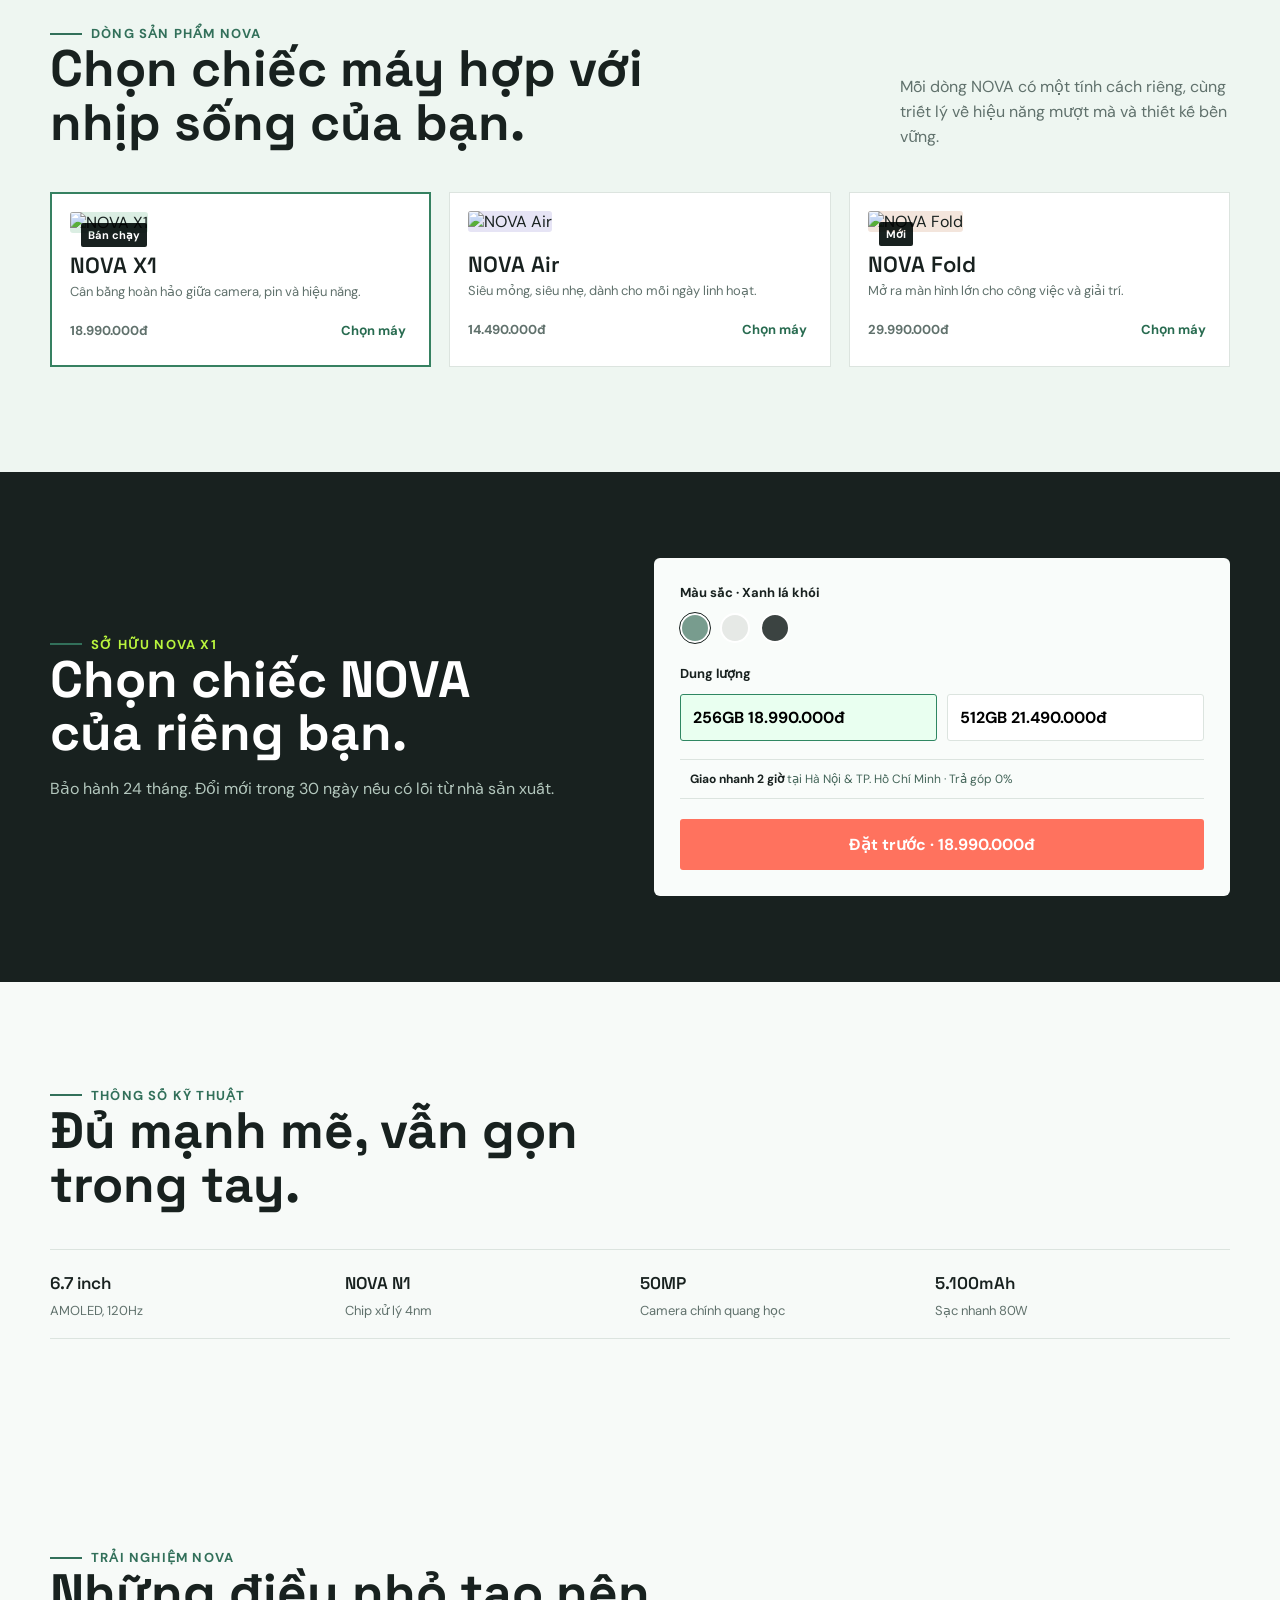
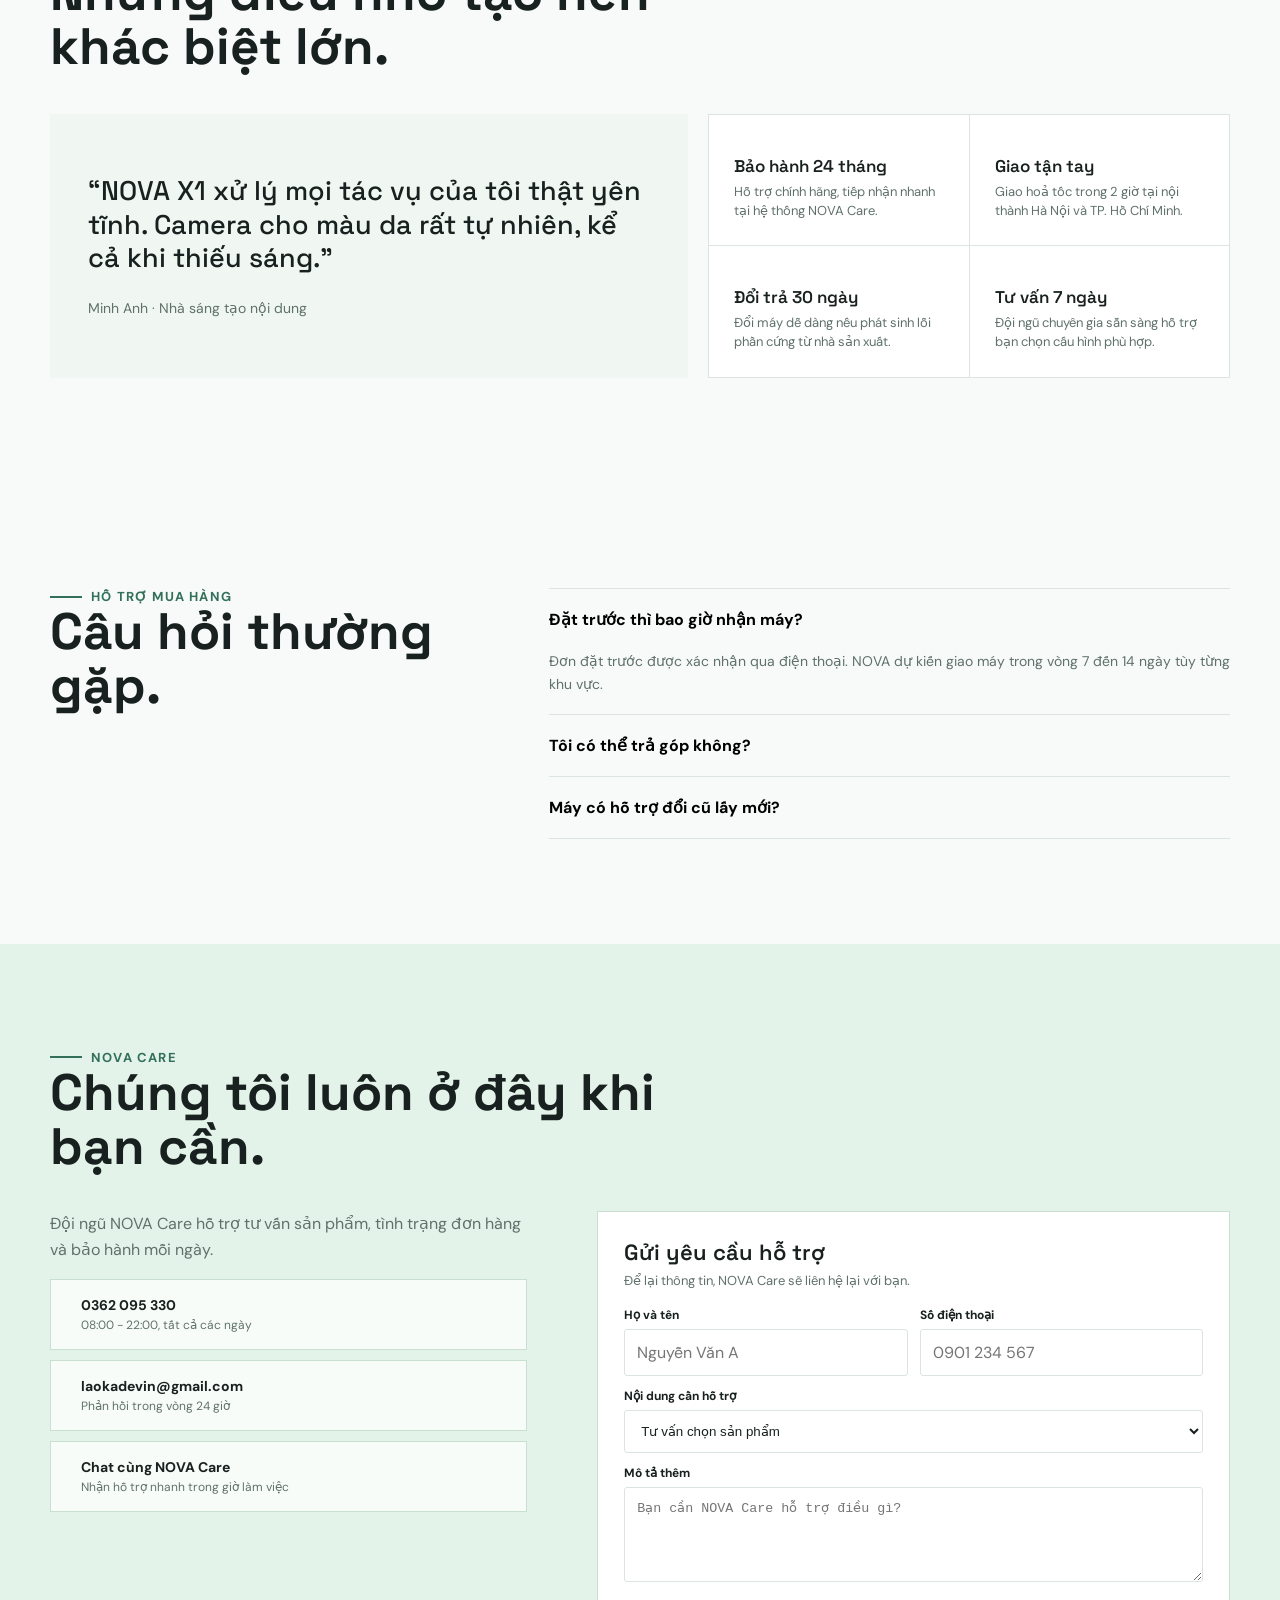
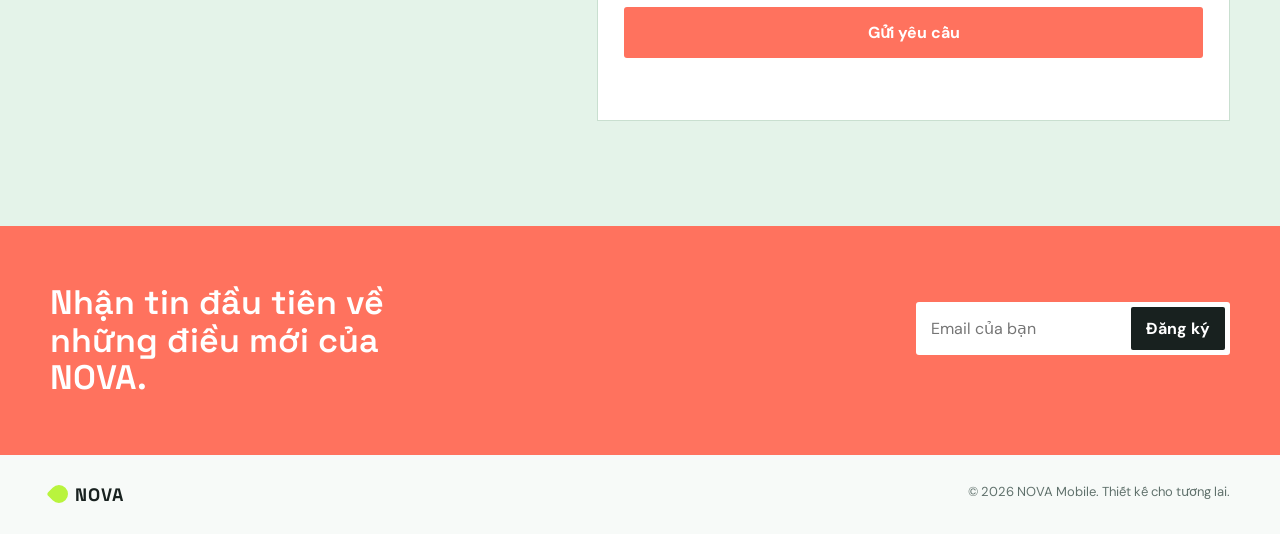
==== commit 737535d7: "Add files via upload" ====
--- a/index.html
+++ b/index.html
@@ -17,7 +17,7 @@
     button { cursor:pointer; }
     .wrap { width:min(1180px, calc(100% - 48px)); margin:auto; }
     nav { height:76px; display:flex; align-items:center; justify-content:space-between; border-bottom:1px solid var(--line); }
-    .logo { font-family:"Space Grotesk"; font-size:23px; font-weight:700; letter-spacing:1px; display:flex; align-items:center; gap:7px; }
+    .logo { font-family:"Space Grotesk"; font-size:23px; font-weight:700; letter-spacing:1px; display:flex; align-items:center; gap:7px; color:var(--ink); text-decoration:none; }
     .logo-mark { background:var(--lime); display:inline-block; width:18px; height:18px; border-radius:50% 50% 50% 3px; transform:rotate(45deg); }
     .nav-links { display:flex; gap:30px; align-items:center; }
     .nav-links a { color:var(--ink); text-decoration:none; font-size:14px; font-weight:500; }
@@ -65,7 +65,7 @@
   </style>
 </head>
 <body>
-  <div class="wrap"><nav><div class="logo"><span class="logo-mark"></span>NOVA</div><div class="nav-links"><a href="#tinh-nang">Tính năng</a><a href="#dat-hang">Mua ngay</a><a href="#thong-so">Thông số</a><a href="#ho-tro">Hỗ trợ</a></div><button class="icon-button cart-button" id="cart-button" aria-label="Giỏ hàng" title="Giỏ hàng"><i data-lucide="shopping-bag" size="18"></i><span class="cart-count" id="cart-count">0</span></button></nav></div>
+  <div class="wrap" id="trang-chu"><nav><a class="logo" href="#trang-chu" aria-label="Về trang chủ NOVA"><span class="logo-mark"></span>NOVA</a><div class="nav-links"><a href="#tinh-nang">Tính năng</a><a href="#dat-hang">Mua ngay</a><a href="#thong-so">Thông số</a><a href="#ho-tro">Hỗ trợ</a></div><button class="icon-button cart-button" id="cart-button" aria-label="Giỏ hàng" title="Giỏ hàng"><i data-lucide="shopping-bag" size="18"></i><span class="cart-count" id="cart-count">0</span></button></nav></div>
   <main>
     <section class="wrap hero">
       <div><div class="eyebrow">Ra mắt 2026</div><h1 id="hero-title">NOVA X1.<br><em>Chạm</em> vào tương lai.</h1><p id="hero-description">Thiết kế mỏng đến không tưởng. Hiệu năng mạnh mẽ để mọi khoảnh khắc của bạn luôn trọn vẹn.</p><div class="actions"><button class="primary" onclick="document.querySelector('#dat-hang').scrollIntoView()">Khám phá ngay <i data-lucide="arrow-down-right" size="18"></i></button><div class="price">Từ<b id="hero-price">18.990.000đ</b></div></div></div>
@@ -78,7 +78,7 @@
     <section class="wrap section" id="thong-so"><div class="eyebrow">Thông số kỹ thuật</div><h2 class="section-title">Đủ mạnh mẽ, vẫn gọn trong tay.</h2><div class="specs"><div class="spec"><b>6.7 inch</b><span>AMOLED, 120Hz</span></div><div class="spec"><b>NOVA N1</b><span>Chip xử lý 4nm</span></div><div class="spec"><b>50MP</b><span>Camera chính quang học</span></div><div class="spec"><b>5.100mAh</b><span>Sạc nhanh 80W</span></div></div></section>
     <section class="wrap section"><div class="eyebrow">Trải nghiệm NOVA</div><h2 class="section-title">Những điều nhỏ tạo nên khác biệt lớn.</h2><div class="stories-grid"><article class="quote"><i data-lucide="quote" size="30"></i><blockquote>“NOVA X1 xử lý mọi tác vụ của tôi thật yên tĩnh. Camera cho màu da rất tự nhiên, kể cả khi thiếu sáng.”</blockquote><cite>Minh Anh · Nhà sáng tạo nội dung</cite></article><div class="service-list"><article class="service"><i data-lucide="shield-check" size="25"></i><h3>Bảo hành 24 tháng</h3><p>Hỗ trợ chính hãng, tiếp nhận nhanh tại hệ thống NOVA Care.</p></article><article class="service"><i data-lucide="truck" size="25"></i><h3>Giao tận tay</h3><p>Giao hoả tốc trong 2 giờ tại nội thành Hà Nội và TP. Hồ Chí Minh.</p></article><article class="service"><i data-lucide="refresh-cw" size="25"></i><h3>Đổi trả 30 ngày</h3><p>Đổi máy dễ dàng nếu phát sinh lỗi phần cứng từ nhà sản xuất.</p></article><article class="service"><i data-lucide="headphones" size="25"></i><h3>Tư vấn 7 ngày</h3><p>Đội ngũ chuyên gia sẵn sàng hỗ trợ bạn chọn cấu hình phù hợp.</p></article></div></div></section>
     <section class="wrap section"><div class="faq-grid"><div><div class="eyebrow">Hỗ trợ mua hàng</div><h2 class="section-title">Câu hỏi thường gặp.</h2></div><div class="faq-list"><article class="faq-item open"><button class="faq-trigger">Đặt trước thì bao giờ nhận máy?<i data-lucide="plus" size="19"></i></button><div class="faq-answer"><p>Đơn đặt trước được xác nhận qua điện thoại. NOVA dự kiến giao máy trong vòng 7 đến 14 ngày tùy từng khu vực.</p></div></article><article class="faq-item"><button class="faq-trigger">Tôi có thể trả góp không?<i data-lucide="plus" size="19"></i></button><div class="faq-answer"><p>Có. NOVA hỗ trợ trả góp 0% qua thẻ tín dụng của các ngân hàng đối tác. Nhân viên sẽ tư vấn ở bước xác nhận đơn.</p></div></article><article class="faq-item"><button class="faq-trigger">Máy có hỗ trợ đổi cũ lấy mới?<i data-lucide="plus" size="19"></i></button><div class="faq-answer"><p>Chương trình thu cũ đổi mới áp dụng tại NOVA Store. Giá thu lại được định theo tình trạng thực tế của thiết bị.</p></div></article></div></div></section>
-    <section class="support section" id="ho-tro"><div class="wrap"><div class="eyebrow">NOVA Care</div><h2 class="section-title">Chúng tôi luôn ở đây khi bạn cần.</h2><div class="support-grid"><div><p style="color:var(--muted);line-height:1.6;margin-top:0">Đội ngũ NOVA Care hỗ trợ tư vấn sản phẩm, tình trạng đơn hàng và bảo hành mỗi ngày.</p><div class="contact-list"><a class="contact-option" href="tel:19001234"><i data-lucide="phone-call"></i><div><b>1900 1234</b><span>08:00 - 22:00, tất cả các ngày</span></div></a><a class="contact-option" href="mailto:care@nova.example"><i data-lucide="mail"></i><div><b>care@nova.example</b><span>Phản hồi trong vòng 24 giờ</span></div></a><a class="contact-option" href="#ho-tro" id="chat-link"><i data-lucide="messages-square"></i><div><b>Chat cùng NOVA Care</b><span>Nhận hỗ trợ nhanh trong giờ làm việc</span></div></a></div></div><form class="support-form" id="support-form"><h3>Gửi yêu cầu hỗ trợ</h3><p>Để lại thông tin, NOVA Care sẽ liên hệ lại với bạn.</p><div class="form-grid"><div class="field half"><label for="support-name">Họ và tên</label><input id="support-name" required placeholder="Nguyễn Văn A"></div><div class="field half"><label for="support-phone">Số điện thoại</label><input id="support-phone" required inputmode="tel" pattern="[0-9]{9,11}" placeholder="0901 234 567"></div><div class="field"><label for="support-topic">Nội dung cần hỗ trợ</label><select id="support-topic"><option>Tư vấn chọn sản phẩm</option><option>Kiểm tra đơn hàng</option><option>Bảo hành hoặc sửa chữa</option><option>Khác</option></select></div><div class="field"><label for="support-message">Mô tả thêm</label><textarea id="support-message" required placeholder="Bạn cần NOVA Care hỗ trợ điều gì?"></textarea></div></div><button class="order" type="submit">Gửi yêu cầu</button><p class="support-result" id="support-result"></p></form></div></div></section>
+    <section class="support section" id="ho-tro"><div class="wrap"><div class="eyebrow">NOVA Care</div><h2 class="section-title">Chúng tôi luôn ở đây khi bạn cần.</h2><div class="support-grid"><div><p style="color:var(--muted);line-height:1.6;margin-top:0">Đội ngũ NOVA Care hỗ trợ tư vấn sản phẩm, tình trạng đơn hàng và bảo hành mỗi ngày.</p><div class="contact-list"><a class="contact-option" href="tel:0362095330"><i data-lucide="phone-call"></i><div><b>0362 095 330</b><span>08:00 - 22:00, tất cả các ngày</span></div></a><a class="contact-option" href="mailto:laokadevin@gmail.com"><i data-lucide="mail"></i><div><b>laokadevin@gmail.com</b><span>Phản hồi trong vòng 24 giờ</span></div></a><a class="contact-option" href="#ho-tro" id="chat-link"><i data-lucide="messages-square"></i><div><b>Chat cùng NOVA Care</b><span>Nhận hỗ trợ nhanh trong giờ làm việc</span></div></a></div></div><form class="support-form" id="support-form"><h3>Gửi yêu cầu hỗ trợ</h3><p>Để lại thông tin, NOVA Care sẽ liên hệ lại với bạn.</p><div class="form-grid"><div class="field half"><label for="support-name">Họ và tên</label><input id="support-name" required placeholder="Nguyễn Văn A"></div><div class="field half"><label for="support-phone">Số điện thoại</label><input id="support-phone" required inputmode="tel" pattern="[0-9]{9,11}" placeholder="0901 234 567"></div><div class="field"><label for="support-topic">Nội dung cần hỗ trợ</label><select id="support-topic"><option>Tư vấn chọn sản phẩm</option><option>Kiểm tra đơn hàng</option><option>Bảo hành hoặc sửa chữa</option><option>Khác</option></select></div><div class="field"><label for="support-message">Mô tả thêm</label><textarea id="support-message" required placeholder="Bạn cần NOVA Care hỗ trợ điều gì?"></textarea></div></div><button class="order" type="submit">Gửi yêu cầu</button><p class="support-result" id="support-result"></p></form></div></div></section>
     <section class="newsletter"><div class="wrap newsletter-inner"><h2>Nhận tin đầu tiên về những điều mới của NOVA.</h2><div><form class="subscribe" id="subscribe-form"><input id="subscribe-email" type="email" required placeholder="Email của bạn"><button>Đăng ký</button></form><p class="subscribe-note" id="subscribe-note"></p></div></div></section>
   </main>
   <footer class="wrap"><div class="logo"><span class="logo-mark"></span>NOVA</div><span>© 2026 NOVA Mobile. Thiết kế cho tương lai.</span></footer>
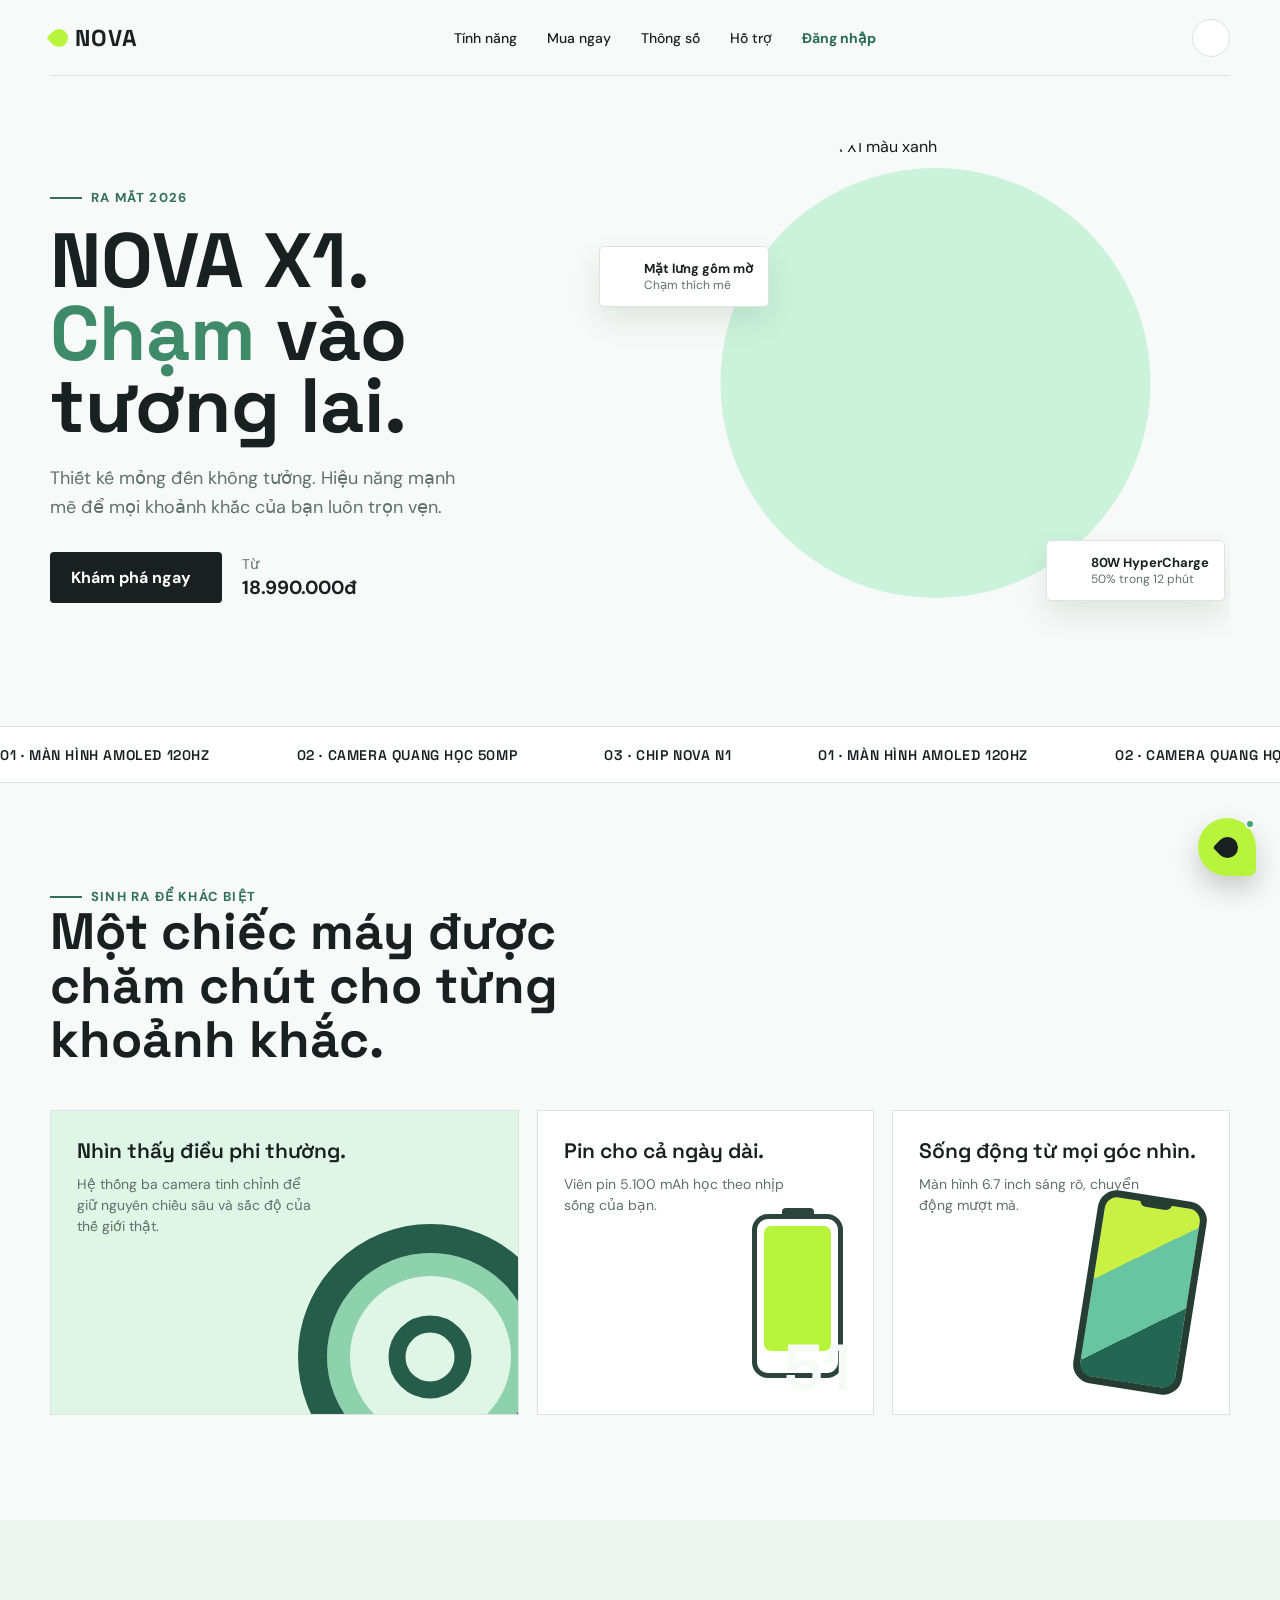
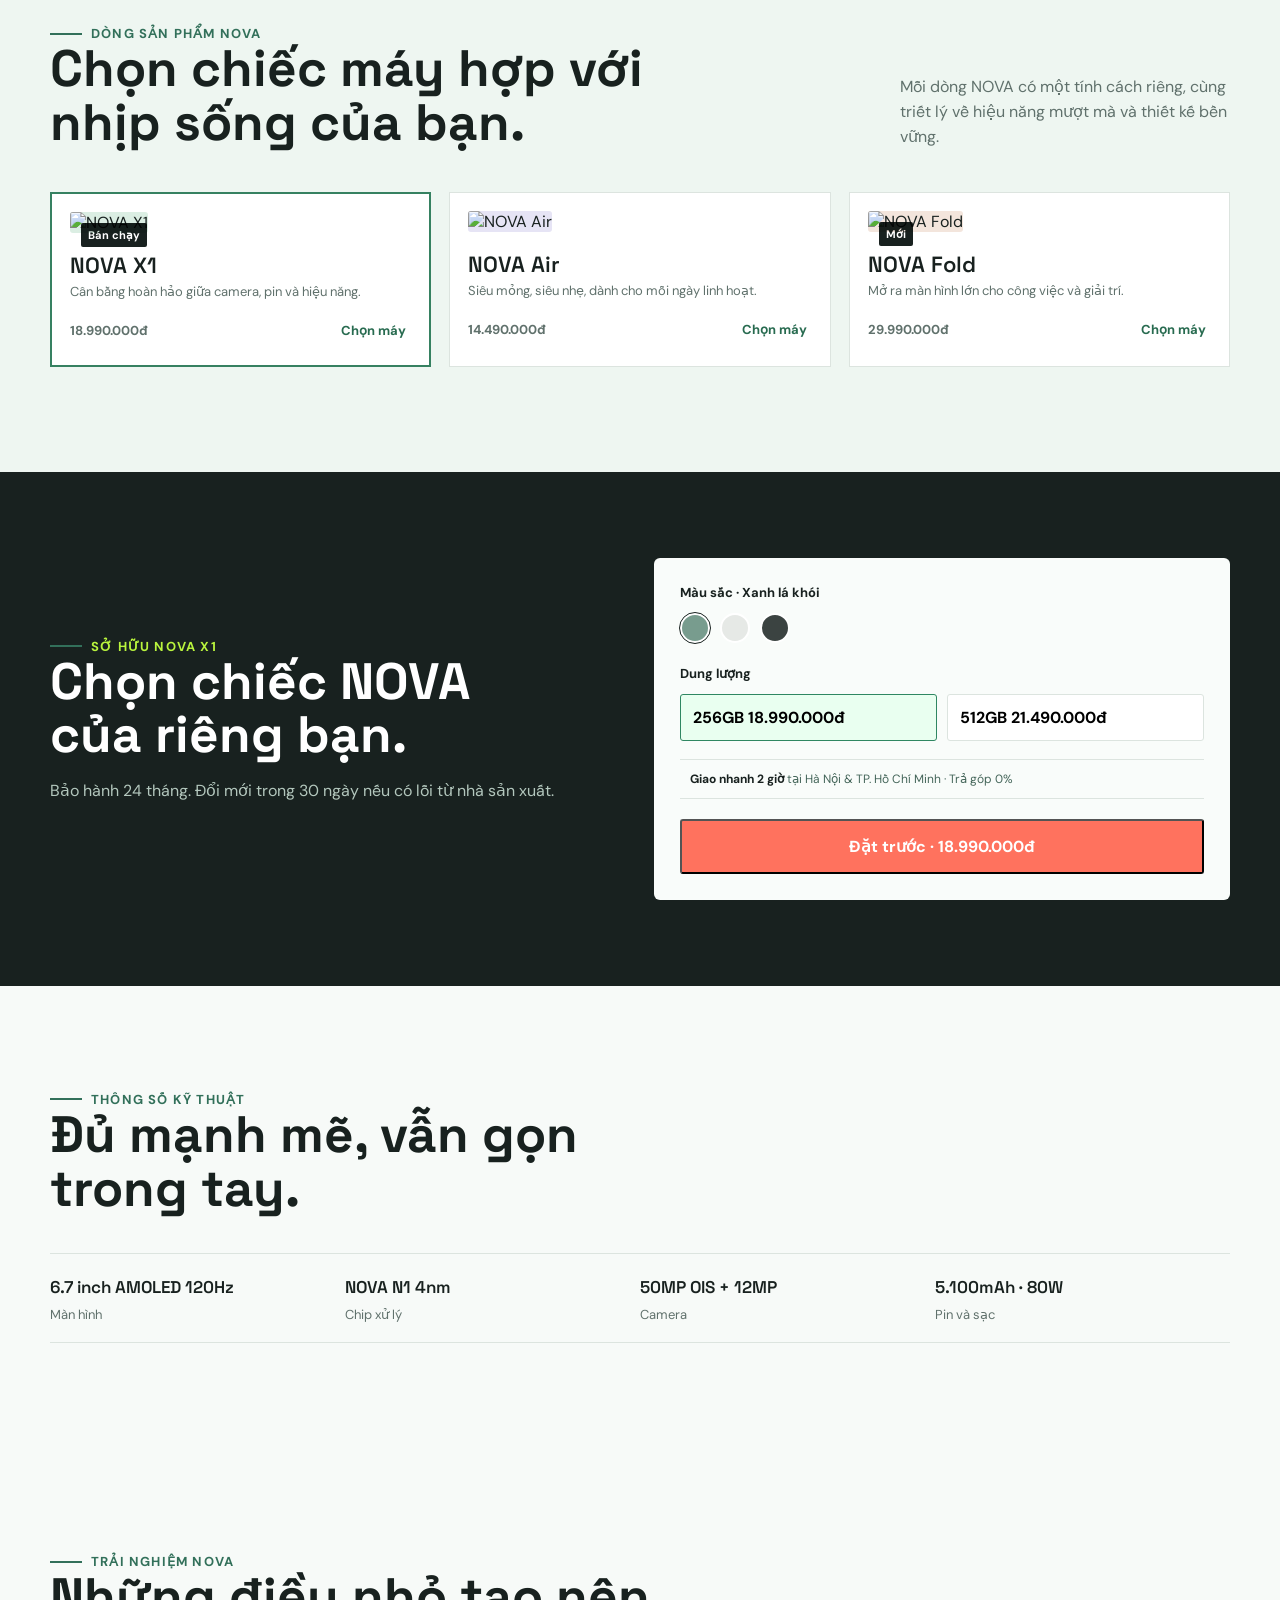
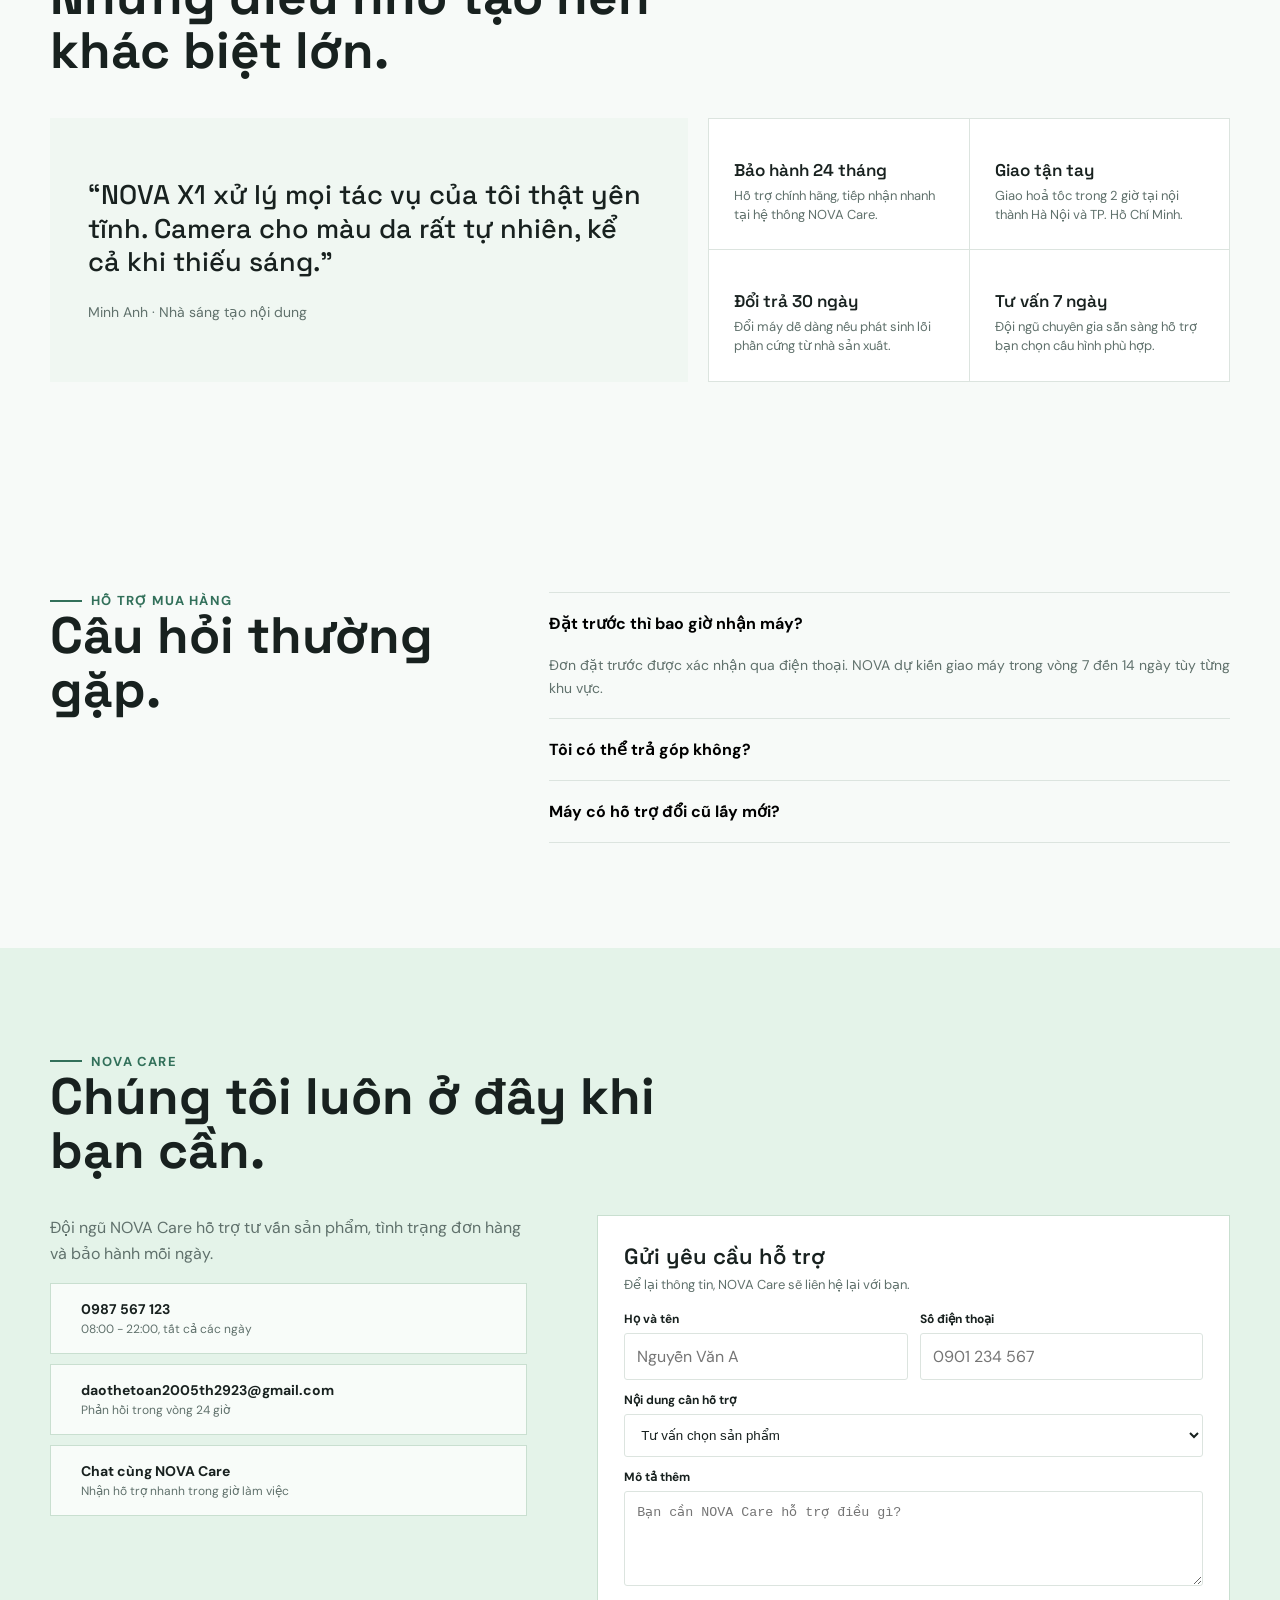
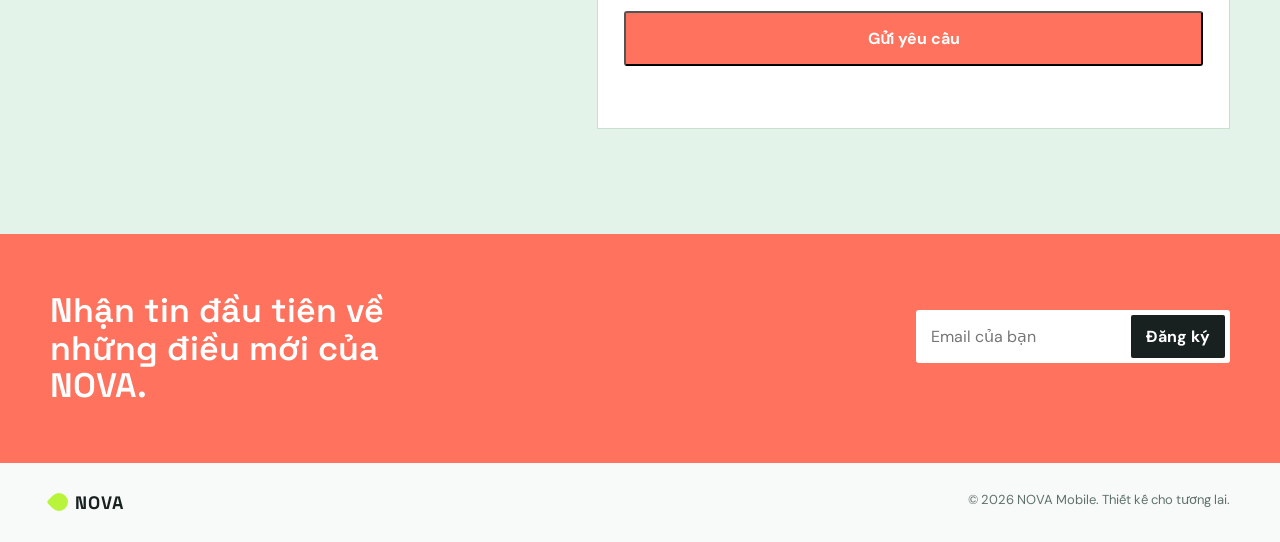
==== commit 1c56ec07: "Add files via upload" ====
--- a/index.html
+++ b/index.html
@@ -21,6 +21,18 @@
     .logo-mark { background:var(--lime); display:inline-block; width:18px; height:18px; border-radius:50% 50% 50% 3px; transform:rotate(45deg); }
     .nav-links { display:flex; gap:30px; align-items:center; }
     .nav-links a { color:var(--ink); text-decoration:none; font-size:14px; font-weight:500; }
+    .account-link { color:#286b50 !important; font-weight:700 !important; }
+    .account-modal { position:fixed; inset:0; display:grid; place-items:center; padding:20px; background:rgba(13,26,21,.46); opacity:0; visibility:hidden; z-index:26; transition:.2s; }
+    .account-modal.show { opacity:1; visibility:visible; }
+    .account-panel { width:min(420px, 100%); padding:30px; background:#fff; border:1px solid var(--line); box-shadow:0 18px 45px rgba(28,51,41,.2); }
+    .account-panel-head { display:flex; justify-content:space-between; align-items:start; gap:15px; }
+    .account-panel h2 { margin:0; font:600 28px "Space Grotesk"; }
+    .account-panel p { color:var(--muted); line-height:1.5; font-size:14px; }
+    .account-panel .account-actions { display:grid; gap:10px; margin-top:24px; }
+    .account-panel .account-actions a { display:block; padding:14px; text-align:center; text-decoration:none; font-weight:700; }
+    .account-login { background:var(--coral); color:#fff; }
+    .account-register { border:1px solid var(--line); color:var(--ink); }
+    .account-close { border:0; background:transparent; font-size:27px; cursor:pointer; }
     .icon-button { width:38px; height:38px; border:1px solid var(--line); border-radius:50%; display:grid; place-items:center; background:white; color:var(--ink); }
     .cart-button { position:relative; } .cart-count { position:absolute; min-width:16px; height:16px; padding:0 4px; border-radius:10px; display:none; place-items:center; background:var(--coral); color:#fff; font:700 10px/16px "DM Sans"; top:-5px; right:-5px; }
     .hero { min-height:650px; position:relative; overflow:hidden; display:grid; grid-template-columns:1fr 1.15fr; align-items:center; padding:54px 0 64px; }
@@ -48,10 +60,10 @@
     .feature-large { background:#dff5e6; } .camera-rings { position:absolute; width:265px; height:265px; border:29px solid #255c4a; border-radius:50%; right:-45px; bottom:-75px; box-shadow:inset 0 0 0 23px #8dd2ac; } .camera-rings::after { content:""; position:absolute; width:49px; height:49px; background:#dff5e6; border:17px solid #255c4a; border-radius:50%; top:50%; left:50%; transform:translate(-50%,-50%); }
     .number { position:absolute; bottom:20px; right:22px; font:700 65px/.8 "Space Grotesk"; color:#f6fbf7; }
     .battery { position:absolute; height:164px; width:91px; border:5px solid #2c443b; border-radius:16px; right:30px; bottom:36px; padding:7px; } .battery::before { content:""; position:absolute; width:32px; height:6px; top:-11px; left:25px; background:#2c443b; border-radius:4px 4px 0 0; } .battery div { height:89%; background:var(--lime); border-radius:7px; }
-    .screen { position:absolute; width:122px; height:215px; border:7px solid #263d34; border-radius:21px; right:31px; bottom:23px; background:linear-gradient(145deg, #c9f043 0 34%, #67c6a1 34% 67%, #236752 67%); transform:rotate(10deg); } .screen::before { content:""; width:36px; height:7px; background:#263d34; position:absolute; border-radius:0 0 7px 7px; left:36px; top:-1px; }
+    .screen { position:absolute; width:110px; height:195px; border:7px solid #263d34; border-radius:19px; right:34px; bottom:24px; background:linear-gradient(145deg, #c9f043 0 34%, #67c6a1 34% 67%, #236752 67%); transform:rotate(9deg); } .screen::before { content:""; width:32px; height:6px; background:#263d34; position:absolute; border-radius:0 0 7px 7px; left:34px; top:-1px; }
     .purchase { background:var(--ink); color:white; padding:86px 0; } .purchase-grid { display:grid; grid-template-columns:1fr 1.1fr; align-items:center; gap:80px; } .purchase .section-title { color:#fff; } .purchase p { color:#b3c7bd; line-height:1.6; }
     .options { background:#f9fcfa; border-radius:6px; padding:26px; color:var(--ink); } .options label { display:block; font-weight:700; font-size:13px; margin-bottom:12px; }.swatches { display:flex; gap:10px; margin-bottom:22px; }.swatch { height:30px; width:30px; border-radius:50%; border:2px solid white; outline:1px solid transparent; }.swatch.active { outline-color:var(--ink); }.sage { background:#789c8e; }.cloud { background:#e6e9e6; }.graphite { background:#3b4341; }
-    .storage { display:grid; grid-template-columns:1fr 1fr; gap:10px; }.storage button { padding:12px; border:1px solid var(--line); background:white; border-radius:3px; text-align:left; font-weight:700; }.storage button.active { border-color:#2f8762; background:#e9fff0; }.order { width:100%; border:0; background:var(--coral); color:#fff; margin-top:20px; padding:15px; border-radius:3px; font-weight:700; }
+    .storage { display:grid; grid-template-columns:1fr 1fr; gap:10px; }.storage button { padding:12px; border:1px solid var(--line); background:white; border-radius:3px; text-align:left; font-weight:700; }.storage button.active { border-color:#2f8762; background:#e9fff0; }.order { width:100%; border:0dd; background:var(--coral); color:#fff; margin-top:20px; padding:15px; border-radius:3px; font-weight:700; }
     .delivery-note { display:flex; align-items:center; gap:10px; margin-top:18px; padding:11px 0; color:#45665a; border-top:1px solid var(--line); border-bottom:1px solid var(--line); font-size:12px; }.delivery-note i { color:#2e815d; }.delivery-note b { color:var(--ink); }
     footer { padding:28px 0; display:flex; justify-content:space-between; color:var(--muted); font-size:13px; } footer .logo { font-size:18px; color:var(--ink); }
     .catalog { background:#eef6f1; }.catalog-head { display:flex; justify-content:space-between; gap:24px; align-items:end; }.catalog-head p { color:var(--muted); max-width:330px; line-height:1.55; margin:0; }.product-grid { display:grid; grid-template-columns:repeat(3, 1fr); gap:18px; margin-top:42px; }.product-card { background:#fff; border:1px solid var(--line); padding:18px; position:relative; }.product-card.selected { border:2px solid #368161; }.product-card img { width:100%; height:220px; object-fit:cover; border-radius:3px; mix-blend-mode:multiply; background:#dbeee3; }.product-card:nth-child(2) img { background:#e6e4f5; }.product-card:nth-child(3) img { background:#f3e5dc; }.product-card h3 { font:600 22px "Space Grotesk"; margin:18px 0 4px; }.product-card p { font-size:13px; color:var(--muted); margin:0 0 14px; }.product-card footer { padding:0; align-items:center; }.text-button { border:0; background:transparent; color:#286b50; font-weight:700; padding:8px 0; display:flex; align-items:center; gap:5px; }.tag { position:absolute; top:29px; left:29px; background:var(--ink); color:#fff; font-size:11px; padding:5px 7px; border-radius:2px; font-weight:700; }
@@ -60,12 +72,42 @@
     .newsletter { background:var(--coral); color:#fff; padding:58px 0; }.newsletter-inner { display:flex; justify-content:space-between; gap:40px; align-items:center; }.newsletter h2 { font:600 34px/1.1 "Space Grotesk"; margin:0; max-width:430px; }.subscribe { min-width:min(100%, 390px); display:flex; background:#fff; padding:5px; border-radius:3px; }.subscribe input { border:0; outline:0; padding:10px; min-width:0; flex:1; }.subscribe button { background:var(--ink); color:#fff; border:0; padding:11px 15px; border-radius:2px; font-weight:700; }.subscribe-note { min-height:16px; font-size:12px; margin:7px 0 0; }
     .support { background:#e4f3e9; }.support-grid { display:grid; grid-template-columns:.86fr 1.14fr; gap:70px; margin-top:38px; }.contact-list { display:grid; gap:10px; }.contact-option { display:flex; align-items:center; gap:14px; color:var(--ink); text-decoration:none; padding:16px; border:1px solid #c9dfd0; background:#f8fcf9; }.contact-option i { color:#2d7958; }.contact-option b { display:block; font-size:14px; }.contact-option span { display:block; color:var(--muted); font-size:12px; margin-top:3px; }.support-form { background:#fff; padding:26px; border:1px solid #c9dfd0; }.support-form h3 { margin:0 0 6px; font:600 22px "Space Grotesk"; }.support-form > p { color:var(--muted); font-size:13px; margin:0 0 18px; }.support-form textarea, .support-form select { width:100%; border:1px solid var(--line); border-radius:3px; padding:12px; color:var(--ink); background:#fff; outline-color:#398363; }.support-form textarea { min-height:95px; resize:vertical; }.support-result { color:#247150; font-size:13px; min-height:18px; margin:10px 0 0; }
     .specs { display:grid; grid-template-columns:repeat(4, 1fr); margin-top:38px; border-top:1px solid var(--line); }.spec { padding:22px 18px 18px 0; border-bottom:1px solid var(--line); }.spec b { display:block; font:600 17px "Space Grotesk"; margin-bottom:5px; }.spec span { color:var(--muted); font-size:13px; }
-    .overlay { position:fixed; inset:0; background:rgba(13,26,21,.46); opacity:0; visibility:hidden; transition:.2s; z-index:20; }.overlay.show { opacity:1; visibility:visible; }.drawer { position:fixed; top:0; right:-430px; height:100dvh; width:min(100%, 410px); background:#fff; z-index:21; padding:26px; transition:right .25s ease; display:flex; flex-direction:column; }.drawer.show { right:0; }.drawer-head { display:flex; justify-content:space-between; align-items:center; border-bottom:1px solid var(--line); padding-bottom:18px; }.drawer h2, .modal h2 { font:600 24px "Space Grotesk"; margin:0; }.close { border:0; background:transparent; width:34px; height:34px; display:grid; place-items:center; }.cart-empty { color:var(--muted); text-align:center; padding:72px 0; }.cart-item { display:flex; gap:13px; padding:22px 0; border-bottom:1px solid var(--line); }.cart-thumb { width:58px; height:70px; object-fit:cover; border-radius:4px; }.cart-item b { font-size:15px; }.cart-item span { font-size:13px; color:var(--muted); display:block; margin-top:5px; }.cart-total { margin-top:auto; border-top:1px solid var(--line); padding-top:18px; display:flex; justify-content:space-between; font-weight:700; }.drawer .primary { width:100%; justify-content:center; margin-top:18px; }.modal { position:fixed; z-index:22; inset:50% auto auto 50%; width:min(calc(100% - 32px), 510px); transform:translate(-50%,-48%); background:#fff; border-radius:6px; padding:28px; visibility:hidden; opacity:0; transition:.2s; }.modal.show { visibility:visible; opacity:1; transform:translate(-50%,-50%); }.modal-top { display:flex; justify-content:space-between; align-items:flex-start; }.modal p { color:var(--muted); font-size:14px; line-height:1.5; }.form-grid { display:grid; grid-template-columns:1fr 1fr; gap:12px; }.field { grid-column:span 2; }.field.half { grid-column:span 1; }.field label { display:block; font-size:12px; font-weight:700; margin-bottom:6px; }.field input { width:100%; padding:12px; border:1px solid var(--line); border-radius:3px; outline-color:#398363; }.form-error { color:#bd3d2b; min-height:19px; font-size:12px; margin-top:10px; }.success { text-align:center; padding:24px 0 8px; }.success i { color:#31855f; width:46px; height:46px; }.success p { margin:12px auto; max-width:300px; }
-    @media (max-width:760px) { .wrap { width:min(100% - 32px, 600px); } .nav-links { display:none; } .hero { grid-template-columns:1fr; padding-top:48px; }.hero-visual { height:410px; margin-top:26px; }.hero-orb { width:330px; height:330px; }.product-shot { width:310px; height:390px; }.float-a { left:0; top:40px; }.float-b { right:0; bottom:18px; }.feature-grid, .purchase-grid, .product-grid, .stories-grid, .faq-grid, .support-grid { grid-template-columns:1fr; }.feature { min-height:255px; }.section { padding:72px 0; }.purchase-grid { gap:35px; } footer { gap:15px; align-items:center; }.specs { grid-template-columns:1fr 1fr; }.form-grid { grid-template-columns:1fr; }.field.half { grid-column:span 2; }.catalog-head, .newsletter-inner { display:block; }.catalog-head p { margin-top:15px; }.newsletter h2 { font-size:29px; }.subscribe { margin-top:22px; }.faq-grid { gap:30px; }.support-grid { gap:24px; } }
+    .overlay { position:fixed; inset:0; background:rgba(13,26,21,.46); opacity:0; visibility:hidden; transition:.2s; z-index:20; }.overlay.show { opacity:1; visibility:visible; }.drawer { position:fixed; top:0; right:-430px; height:100dvh; width:min(100%, 410px); background:#fff; z-index:21; padding:26px; transition:right .25s ease; display:flex; flex-direction:column; }.drawer.show { right:0; }.drawer-head { display:flex; justify-content:space-between; align-items:center; border-bottom:1px solid var(--line); padding-bottom:18px; }.drawer h2, .modal h2 { font:600 24px "Space Grotesk"; margin:0; }.close { border:0; background:transparent; width:34px; height:34px; display:grid; place-items:center; }.cart-empty { color:var(--muted); text-align:center; padding:72px 0; }.cart-item { display:flex; gap:13px; padding:22px 0; border-bottom:1px solid var(--line); }.cart-thumb { width:58px; height:70px; object-fit:cover; border-radius:4px; }.cart-item b { font-size:15px; }.cart-item span { font-size:13px; color:var(--muted); display:block; margin-top:5px; }.cart-total { margin-top:auto; border-top:1px solid var(--line); padding-top:18px; display:flex; justify-content:space-between; font-weight:700; }.drawer .primary { width:100%; justify-content:center; margin-top:18px; }.modal { position:fixed; z-index:22; inset:50% auto auto 50%; width:min(calc(100% - 32px), 510px); max-height:calc(100dvh - 32px); overflow:auto; transform:translate(-50%,-48%); background:#fff; border-radius:6px; padding:28px; visibility:hidden; opacity:0; transition:.2s; }.modal.show { visibility:visible; opacity:1; transform:translate(-50%,-50%); }.modal-top { display:flex; justify-content:space-between; align-items:flex-start; }.modal p { color:var(--muted); font-size:14px; line-height:1.5; }.form-grid { display:grid; grid-template-columns:1fr 1fr; gap:12px; }.field { grid-column:span 2; }.field.half { grid-column:span 1; }.field label { display:block; font-size:12px; font-weight:700; margin-bottom:6px; }.field input { width:100%; padding:12px; border:1px solid var(--line); border-radius:3px; outline-color:#398363; }.form-error { color:#bd3d2b; min-height:19px; font-size:12px; margin-top:10px; }.success { text-align:center; padding:24px 0 8px; }.success i { color:#31855f; width:46px; height:46px; }.success p { margin:12px auto; max-width:300px; }.payment { margin-top:18px; padding-top:18px; border-top:1px solid var(--line); text-align:center; }.payment h3 { margin:0 0 8px; font:600 20px "Space Grotesk"; }.payment img { display:block; width:min(100%, 260px); margin:14px auto; border:1px solid var(--line); }.payment-meta { display:grid; gap:5px; color:var(--muted); font-size:13px; }.payment-meta b { color:var(--ink); }.payment-note { margin:12px 0 0; font-size:12px; color:#8a5d22; }
+    .brand-group { margin-top:46px; }.brand-group:first-child { margin-top:40px; }.brand-header { display:flex; justify-content:space-between; align-items:end; gap:24px; padding-bottom:15px; border-bottom:2px solid var(--ink); }.brand-header h3 { margin:0; font:600 27px "Space Grotesk"; }.brand-header p { margin:0; max-width:380px; color:var(--muted); font-size:13px; line-height:1.5; }.brand-group .product-grid { margin-top:18px; }.product-card .model-meta { color:#32705a; font-size:11px; font-weight:700; letter-spacing:.6px; text-transform:uppercase; }.product-card .spec-preview { display:grid; grid-template-columns:1fr 1fr; gap:5px 12px; margin:15px 0 2px; padding-top:12px; border-top:1px solid var(--line); }.product-card .spec-preview span { color:var(--muted); font-size:11px; }.product-card .spec-preview b { display:block; color:var(--ink); font-size:12px; margin-top:2px; }.spec-detail { min-height:34px; }.spec-detail b { font-size:17px; }.spec-detail span { font-size:13px; }
+    .support-chat { position:fixed; right:24px; bottom:24px; z-index:24; }.chat-toggle { width:58px; height:58px; border:0; border-radius:50% 50% 7px 50%; display:grid; place-items:center; color:var(--ink); background:var(--lime); box-shadow:0 12px 26px rgba(24,33,31,.22); transition:transform .2s, box-shadow .2s; }.chat-toggle:hover { transform:translateY(-3px); box-shadow:0 16px 30px rgba(24,33,31,.28); }.chat-toggle .logo-mark { width:21px; height:21px; background:var(--ink); }.chat-toggle > span:first-child { position:absolute; width:10px; height:10px; top:1px; right:1px; border:2px solid var(--paper); border-radius:50%; background:#42a672; }.chat-panel { position:absolute; right:0; bottom:72px; width:min(370px, calc(100vw - 32px)); overflow:hidden; background:#fff; border:1px solid var(--line); box-shadow:0 18px 45px rgba(28,51,41,.2); opacity:0; visibility:hidden; transform:translateY(10px); transition:.2s; }.chat-panel.show { opacity:1; visibility:visible; transform:translateY(0); }.chat-head { display:flex; justify-content:space-between; align-items:center; padding:16px 17px; color:#fff; background:var(--ink); }.chat-head strong { display:block; font:600 17px "Space Grotesk"; }.chat-head small { color:#b9cfc4; }.chat-close { width:30px; height:30px; border:0; background:transparent; color:#fff; display:grid; place-items:center; }.chat-body { max-height:330px; overflow:auto; padding:15px; background:#f7faf8; }.chat-message { width:fit-content; max-width:88%; margin:0 0 10px; padding:10px 12px; border-radius:3px 12px 12px 12px; color:var(--ink); background:#fff; border:1px solid var(--line); font-size:13px; line-height:1.45; }.chat-message.user { margin-left:auto; border:0; border-radius:12px 3px 12px 12px; background:#dff5e6; }.chat-quick { display:flex; flex-wrap:wrap; gap:7px; margin:2px 0 12px; }.chat-quick button { border:1px solid #b9d7c4; border-radius:20px; padding:7px 9px; background:#fff; color:#286b50; font-size:11px; }.chat-form { display:flex; gap:7px; padding:11px; border-top:1px solid var(--line); background:#fff; }.chat-form input { min-width:0; flex:1; border:1px solid var(--line); border-radius:3px; padding:10px; outline-color:#398363; font-size:13px; }.chat-form button { width:40px; border:0; border-radius:3px; background:var(--coral); color:#fff; display:grid; place-items:center; }
+    .product-card.is-hidden { display:none; }.brand-more { display:flex; align-items:center; justify-content:center; gap:7px; width:100%; margin-top:14px; padding:12px; border:1px solid var(--line); background:#fff; color:#286b50; font-weight:700; cursor:pointer; }.brand-more[hidden] { display:none; }
+    @media (max-width:760px) { .wrap { width:min(100% - 32px, 600px); } .nav-links { display:none; } .hero { grid-template-columns:1fr; padding-top:48px; }.hero-visual { height:410px; margin-top:26px; }.hero-orb { width:330px; height:330px; }.product-shot { width:310px; height:390px; }.float-a { left:0; top:40px; }.float-b { right:0; bottom:18px; }.feature-grid, .purchase-grid, .product-grid, .stories-grid, .faq-grid, .support-grid { grid-template-columns:1fr; }.feature { min-height:255px; }.section { padding:72px 0; }.purchase-grid { gap:35px; } footer { gap:15px; align-items:center; }.specs { grid-template-columns:1fr 1fr; }.form-grid { grid-template-columns:1fr; }.field.half { grid-column:span 2; }.catalog-head, .newsletter-inner { display:block; }.catalog-head p { margin-top:15px; }.newsletter h2 { font-size:29px; }.subscribe { margin-top:22px; }.faq-grid { gap:30px; }.support-grid { gap:24px; }.brand-header { display:block; }.brand-header p { margin-top:9px; }.support-chat { right:16px; bottom:16px; }.chat-panel { right:-8px; } }
   </style>
 </head>
 <body>
-  <div class="wrap" id="trang-chu"><nav><a class="logo" href="#trang-chu" aria-label="Về trang chủ NOVA"><span class="logo-mark"></span>NOVA</a><div class="nav-links"><a href="#tinh-nang">Tính năng</a><a href="#dat-hang">Mua ngay</a><a href="#thong-so">Thông số</a><a href="#ho-tro">Hỗ trợ</a></div><button class="icon-button cart-button" id="cart-button" aria-label="Giỏ hàng" title="Giỏ hàng"><i data-lucide="shopping-bag" size="18"></i><span class="cart-count" id="cart-count">0</span></button></nav></div>
+  <style>
+    .cart-item-info { flex:1; min-width:0; }
+    .quantity-control { display:flex; align-items:center; gap:10px; margin-top:12px; }
+    .quantity-control button { width:26px; height:26px; border:1px solid var(--line); border-radius:3px; background:#fff; display:grid; place-items:center; color:var(--ink); }
+    .quantity-control strong { min-width:18px; text-align:center; font-size:14px; }
+  </style>
+  <style>
+    .compare-select { border:1px solid var(--line); background:#fff; color:#286b50; padding:8px 10px; font-size:12px; font-weight:700; cursor:pointer; }
+    .compare-select.active { border-color:#2f8762; background:#e9fff0; }
+    .compare-dock { position:fixed; left:50%; bottom:24px; transform:translateX(-50%); z-index:23; display:flex; align-items:center; gap:14px; width:min(680px, calc(100% - 32px)); padding:13px 16px; background:var(--ink); color:#fff; box-shadow:0 14px 35px rgba(24,33,31,.25); }
+    .compare-dock[hidden] { display:none; }
+    .compare-dock strong { white-space:nowrap; font-size:13px; }
+    .compare-picked { flex:1; min-width:0; color:#c6d8cf; font-size:13px; overflow:hidden; text-overflow:ellipsis; white-space:nowrap; }
+    .compare-dock button { border:0; padding:9px 12px; background:var(--lime); color:var(--ink); font-weight:700; cursor:pointer; white-space:nowrap; }
+    .compare-dock button:disabled { opacity:.45; cursor:not-allowed; }
+    .compare-dock .compare-clear { padding:5px; background:transparent; color:#fff; font-size:18px; }
+    .compare-modal { position:fixed; z-index:25; inset:50% auto auto 50%; width:min(calc(100% - 32px), 760px); max-height:calc(100dvh - 32px); overflow:auto; transform:translate(-50%,-50%); background:#fff; padding:28px; visibility:hidden; opacity:0; transition:.2s; }
+    .compare-modal.show { visibility:visible; opacity:1; }
+    .compare-modal-head { display:flex; justify-content:space-between; align-items:start; gap:20px; margin-bottom:20px; }
+    .compare-modal h2 { margin:0; font:600 24px "Space Grotesk"; }
+    .compare-close { border:0; background:transparent; font-size:27px; cursor:pointer; }
+    .compare-table { width:100%; border-collapse:collapse; font-size:13px; }
+    .compare-table th, .compare-table td { padding:13px 10px; border-bottom:1px solid var(--line); text-align:left; vertical-align:top; }
+    .compare-table th:first-child, .compare-table td:first-child { width:25%; color:var(--muted); font-weight:700; }
+    .compare-table th:not(:first-child) { font:600 16px "Space Grotesk"; }
+    @media (max-width:760px) { .compare-dock { bottom:88px; gap:8px; padding:10px; }.compare-dock strong { display:none; }.compare-modal { padding:20px 16px; }.compare-table th, .compare-table td { padding:11px 6px; }.compare-table th:first-child, .compare-table td:first-child { width:22%; } }
+  </style>
+  <div class="wrap" id="trang-chu"><nav><a class="logo" href="#trang-chu" aria-label="Về trang chủ NOVA"><span class="logo-mark"></span>NOVA</a><div class="nav-links"><a href="#tinh-nang">Tính năng</a><a href="#dat-hang">Mua ngay</a><a href="#thong-so">Thông số</a><a href="#ho-tro">Hỗ trợ</a><a class="account-link" id="account-link" href="login.html">Đăng nhập</a></div><button class="icon-button cart-button" id="cart-button" aria-label="Giỏ hàng" title="Giỏ hàng"><i data-lucide="shopping-bag" size="18"></i><span class="cart-count" id="cart-count">0</span></button></nav></div>
   <main>
     <section class="wrap hero">
       <div><div class="eyebrow">Ra mắt 2026</div><h1 id="hero-title">NOVA X1.<br><em>Chạm</em> vào tương lai.</h1><p id="hero-description">Thiết kế mỏng đến không tưởng. Hiệu năng mạnh mẽ để mọi khoảnh khắc của bạn luôn trọn vẹn.</p><div class="actions"><button class="primary" onclick="document.querySelector('#dat-hang').scrollIntoView()">Khám phá ngay <i data-lucide="arrow-down-right" size="18"></i></button><div class="price">Từ<b id="hero-price">18.990.000đ</b></div></div></div>
@@ -75,41 +117,127 @@
     <section class="wrap section" id="tinh-nang"><div class="eyebrow">Sinh ra để khác biệt</div><h2 class="section-title">Một chiếc máy được chăm chút cho từng khoảnh khắc.</h2><div class="feature-grid"><article class="feature feature-large"><h3>Nhìn thấy điều phi thường.</h3><p>Hệ thống ba camera tinh chỉnh để giữ nguyên chiều sâu và sắc độ của thế giới thật.</p><div class="camera-rings"></div></article><article class="feature"><h3>Pin cho cả ngày dài.</h3><p>Viên pin 5.100 mAh học theo nhịp sống của bạn.</p><div class="battery"><div></div></div><span class="number">51</span></article><article class="feature"><h3>Sống động từ mọi góc nhìn.</h3><p>Màn hình 6.7 inch sáng rõ, chuyển động mượt mà.</p><div class="screen"></div></article></div></section>
     <section class="catalog section"><div class="wrap"><div class="catalog-head"><div><div class="eyebrow">Dòng sản phẩm NOVA</div><h2 class="section-title">Chọn chiếc máy hợp với nhịp sống của bạn.</h2></div><p>Mỗi dòng NOVA có một tính cách riêng, cùng triết lý về hiệu năng mượt mà và thiết kế bền vững.</p></div><div class="product-grid"><article class="product-card selected" data-model="x1"><span class="tag">Bán chạy</span><img src="https://images.unsplash.com/photo-1511707171634-5f897ff02aa9?auto=format&fit=crop&w=700&q=85" alt="NOVA X1"><h3>NOVA X1</h3><p>Cân bằng hoàn hảo giữa camera, pin và hiệu năng.</p><footer><b>18.990.000đ</b><button class="text-button product-select">Chọn máy <i data-lucide="arrow-up-right" size="16"></i></button></footer></article><article class="product-card" data-model="air"><img src="https://images.unsplash.com/photo-1598327105666-5b89351aff97?auto=format&fit=crop&w=700&q=85" alt="NOVA Air"><h3>NOVA Air</h3><p>Siêu mỏng, siêu nhẹ, dành cho mỗi ngày linh hoạt.</p><footer><b>14.490.000đ</b><button class="text-button product-select">Chọn máy <i data-lucide="arrow-up-right" size="16"></i></button></footer></article><article class="product-card" data-model="fold"><span class="tag">Mới</span><img src="https://images.unsplash.com/photo-1610945415295-d9bbf067e59c?auto=format&fit=crop&w=700&q=85" alt="NOVA Fold"><h3>NOVA Fold</h3><p>Mở ra màn hình lớn cho công việc và giải trí.</p><footer><b>29.990.000đ</b><button class="text-button product-select">Chọn máy <i data-lucide="arrow-up-right" size="16"></i></button></footer></article></div></div></section>
     <section class="purchase" id="dat-hang"><div class="wrap purchase-grid"><div><div class="eyebrow" style="color:#b9f43d">Sở hữu NOVA X1</div><h2 class="section-title">Chọn chiếc NOVA của riêng bạn.</h2><p>Bảo hành 24 tháng. Đổi mới trong 30 ngày nếu có lỗi từ nhà sản xuất.</p></div><div class="options"><label>Màu sắc · <span id="color-name">Xanh lá khói</span></label><div class="swatches"><button class="swatch sage active" aria-label="Xanh lá khói" data-color="Xanh lá khói"></button><button class="swatch cloud" aria-label="Trắng mây" data-color="Trắng mây"></button><button class="swatch graphite" aria-label="Đen graphite" data-color="Đen graphite"></button></div><label>Dung lượng</label><div class="storage"><button class="active" data-price="18.990.000đ">256GB <span>18.990.000đ</span></button><button data-price="21.490.000đ">512GB <span>21.490.000đ</span></button></div><div class="delivery-note"><i data-lucide="truck" size="17"></i><span><b>Giao nhanh 2 giờ</b> tại Hà Nội & TP. Hồ Chí Minh · Trả góp 0%</span></div><button class="order" id="order-button">Đặt trước · 18.990.000đ</button></div></div></section>
-    <section class="wrap section" id="thong-so"><div class="eyebrow">Thông số kỹ thuật</div><h2 class="section-title">Đủ mạnh mẽ, vẫn gọn trong tay.</h2><div class="specs"><div class="spec"><b>6.7 inch</b><span>AMOLED, 120Hz</span></div><div class="spec"><b>NOVA N1</b><span>Chip xử lý 4nm</span></div><div class="spec"><b>50MP</b><span>Camera chính quang học</span></div><div class="spec"><b>5.100mAh</b><span>Sạc nhanh 80W</span></div></div></section>
+    <section class="wrap section" id="thong-so"><div class="eyebrow">Thông số kỹ thuật</div><h2 class="section-title">Đủ mạnh mẽ, vẫn gọn trong tay.</h2><div class="specs"><div class="spec spec-detail"><b>6.7 inch AMOLED 120Hz</b><span>Màn hình</span></div><div class="spec spec-detail"><b>NOVA N1 4nm</b><span>Chip xử lý</span></div><div class="spec spec-detail"><b>50MP OIS + 12MP</b><span>Camera</span></div><div class="spec spec-detail"><b>5.100mAh · 80W</b><span>Pin và sạc</span></div></div></section>
     <section class="wrap section"><div class="eyebrow">Trải nghiệm NOVA</div><h2 class="section-title">Những điều nhỏ tạo nên khác biệt lớn.</h2><div class="stories-grid"><article class="quote"><i data-lucide="quote" size="30"></i><blockquote>“NOVA X1 xử lý mọi tác vụ của tôi thật yên tĩnh. Camera cho màu da rất tự nhiên, kể cả khi thiếu sáng.”</blockquote><cite>Minh Anh · Nhà sáng tạo nội dung</cite></article><div class="service-list"><article class="service"><i data-lucide="shield-check" size="25"></i><h3>Bảo hành 24 tháng</h3><p>Hỗ trợ chính hãng, tiếp nhận nhanh tại hệ thống NOVA Care.</p></article><article class="service"><i data-lucide="truck" size="25"></i><h3>Giao tận tay</h3><p>Giao hoả tốc trong 2 giờ tại nội thành Hà Nội và TP. Hồ Chí Minh.</p></article><article class="service"><i data-lucide="refresh-cw" size="25"></i><h3>Đổi trả 30 ngày</h3><p>Đổi máy dễ dàng nếu phát sinh lỗi phần cứng từ nhà sản xuất.</p></article><article class="service"><i data-lucide="headphones" size="25"></i><h3>Tư vấn 7 ngày</h3><p>Đội ngũ chuyên gia sẵn sàng hỗ trợ bạn chọn cấu hình phù hợp.</p></article></div></div></section>
     <section class="wrap section"><div class="faq-grid"><div><div class="eyebrow">Hỗ trợ mua hàng</div><h2 class="section-title">Câu hỏi thường gặp.</h2></div><div class="faq-list"><article class="faq-item open"><button class="faq-trigger">Đặt trước thì bao giờ nhận máy?<i data-lucide="plus" size="19"></i></button><div class="faq-answer"><p>Đơn đặt trước được xác nhận qua điện thoại. NOVA dự kiến giao máy trong vòng 7 đến 14 ngày tùy từng khu vực.</p></div></article><article class="faq-item"><button class="faq-trigger">Tôi có thể trả góp không?<i data-lucide="plus" size="19"></i></button><div class="faq-answer"><p>Có. NOVA hỗ trợ trả góp 0% qua thẻ tín dụng của các ngân hàng đối tác. Nhân viên sẽ tư vấn ở bước xác nhận đơn.</p></div></article><article class="faq-item"><button class="faq-trigger">Máy có hỗ trợ đổi cũ lấy mới?<i data-lucide="plus" size="19"></i></button><div class="faq-answer"><p>Chương trình thu cũ đổi mới áp dụng tại NOVA Store. Giá thu lại được định theo tình trạng thực tế của thiết bị.</p></div></article></div></div></section>
-    <section class="support section" id="ho-tro"><div class="wrap"><div class="eyebrow">NOVA Care</div><h2 class="section-title">Chúng tôi luôn ở đây khi bạn cần.</h2><div class="support-grid"><div><p style="color:var(--muted);line-height:1.6;margin-top:0">Đội ngũ NOVA Care hỗ trợ tư vấn sản phẩm, tình trạng đơn hàng và bảo hành mỗi ngày.</p><div class="contact-list"><a class="contact-option" href="tel:0362095330"><i data-lucide="phone-call"></i><div><b>0362 095 330</b><span>08:00 - 22:00, tất cả các ngày</span></div></a><a class="contact-option" href="mailto:laokadevin@gmail.com"><i data-lucide="mail"></i><div><b>laokadevin@gmail.com</b><span>Phản hồi trong vòng 24 giờ</span></div></a><a class="contact-option" href="#ho-tro" id="chat-link"><i data-lucide="messages-square"></i><div><b>Chat cùng NOVA Care</b><span>Nhận hỗ trợ nhanh trong giờ làm việc</span></div></a></div></div><form class="support-form" id="support-form"><h3>Gửi yêu cầu hỗ trợ</h3><p>Để lại thông tin, NOVA Care sẽ liên hệ lại với bạn.</p><div class="form-grid"><div class="field half"><label for="support-name">Họ và tên</label><input id="support-name" required placeholder="Nguyễn Văn A"></div><div class="field half"><label for="support-phone">Số điện thoại</label><input id="support-phone" required inputmode="tel" pattern="[0-9]{9,11}" placeholder="0901 234 567"></div><div class="field"><label for="support-topic">Nội dung cần hỗ trợ</label><select id="support-topic"><option>Tư vấn chọn sản phẩm</option><option>Kiểm tra đơn hàng</option><option>Bảo hành hoặc sửa chữa</option><option>Khác</option></select></div><div class="field"><label for="support-message">Mô tả thêm</label><textarea id="support-message" required placeholder="Bạn cần NOVA Care hỗ trợ điều gì?"></textarea></div></div><button class="order" type="submit">Gửi yêu cầu</button><p class="support-result" id="support-result"></p></form></div></div></section>
+    <section class="support section" id="ho-tro"><div class="wrap"><div class="eyebrow">NOVA Care</div><h2 class="section-title">Chúng tôi luôn ở đây khi bạn cần.</h2><div class="support-grid"><div><p style="color:var(--muted);line-height:1.6;margin-top:0">Đội ngũ NOVA Care hỗ trợ tư vấn sản phẩm, tình trạng đơn hàng và bảo hành mỗi ngày.</p><div class="contact-list"><a class="contact-option" href="tel:0987567123"><i data-lucide="phone-call"></i><div><b>0987 567 123</b><span>08:00 - 22:00, tất cả các ngày</span></div></a><a class="contact-option" href="mailto:daothetoan2005th2923@gmail.com"><i data-lucide="mail"></i><div><b>daothetoan2005th2923@gmail.com</b><span>Phản hồi trong vòng 24 giờ</span></div></a><a class="contact-option" href="#ho-tro" id="chat-link"><i data-lucide="messages-square"></i><div><b>Chat cùng NOVA Care</b><span>Nhận hỗ trợ nhanh trong giờ làm việc</span></div></a></div></div><form class="support-form" id="support-form"><h3>Gửi yêu cầu hỗ trợ</h3><p>Để lại thông tin, NOVA Care sẽ liên hệ lại với bạn.</p><div class="form-grid"><div class="field half"><label for="support-name">Họ và tên</label><input id="support-name" required placeholder="Nguyễn Văn A"></div><div class="field half"><label for="support-phone">Số điện thoại</label><input id="support-phone" required inputmode="tel" pattern="[0-9]{9,11}" placeholder="0901 234 567"></div><div class="field"><label for="support-topic">Nội dung cần hỗ trợ</label><select id="support-topic"><option>Tư vấn chọn sản phẩm</option><option>Kiểm tra đơn hàng</option><option>Bảo hành hoặc sửa chữa</option><option>Khác</option></select></div><div class="field"><label for="support-message">Mô tả thêm</label><textarea id="support-message" required placeholder="Bạn cần NOVA Care hỗ trợ điều gì?"></textarea></div></div><button class="order" type="submit">Gửi yêu cầu</button><p class="support-result" id="support-result"></p></form></div></div></section>
     <section class="newsletter"><div class="wrap newsletter-inner"><h2>Nhận tin đầu tiên về những điều mới của NOVA.</h2><div><form class="subscribe" id="subscribe-form"><input id="subscribe-email" type="email" required placeholder="Email của bạn"><button>Đăng ký</button></form><p class="subscribe-note" id="subscribe-note"></p></div></div></section>
   </main>
   <footer class="wrap"><div class="logo"><span class="logo-mark"></span>NOVA</div><span>© 2026 NOVA Mobile. Thiết kế cho tương lai.</span></footer>
   <div class="overlay" id="overlay"></div>
   <aside class="drawer" id="cart-drawer" aria-label="Giỏ hàng"><div class="drawer-head"><h2>Giỏ hàng</h2><button class="close" data-close aria-label="Đóng"><i data-lucide="x"></i></button></div><div id="cart-content" class="cart-empty">Giỏ hàng của bạn đang trống.</div><div id="cart-footer" hidden><div class="cart-total"><span>Tạm tính</span><span id="cart-total">18.990.000đ</span></div><button class="primary" id="checkout-button">Tiếp tục đặt trước <i data-lucide="arrow-right" size="18"></i></button></div></aside>
-  <div class="modal" id="order-modal" role="dialog" aria-modal="true" aria-labelledby="order-title"><div class="modal-top"><div><h2 id="order-title">Đặt trước NOVA X1</h2><p id="order-summary">NOVA X1 · Xanh lá khói · 256GB</p></div><button class="close" data-close aria-label="Đóng"><i data-lucide="x"></i></button></div><form id="order-form"><div class="form-grid"><div class="field"><label for="name">Họ và tên</label><input id="name" required autocomplete="name" placeholder="Nguyễn Văn A"></div><div class="field half"><label for="phone">Số điện thoại</label><input id="phone" required inputmode="tel" pattern="[0-9]{9,11}" placeholder="0901 234 567"></div><div class="field half"><label for="city">Khu vực nhận hàng</label><input id="city" required placeholder="Hà Nội"></div></div><div class="form-error" id="form-error"></div><button class="order" type="submit">Xác nhận đặt trước</button></form><div class="success" id="success-message" hidden><i data-lucide="circle-check"></i><h2>Đã nhận yêu cầu</h2><p>Chúng tôi sẽ gọi cho bạn để xác nhận đơn NOVA X1 trong thời gian sớm nhất.</p><button class="primary" data-close style="margin:18px auto 0">Hoàn tất</button></div></div>
+  <div class="modal" id="order-modal" role="dialog" aria-modal="true" aria-labelledby="order-title"><div class="modal-top"><div><h2 id="order-title">Đặt trước NOVA X1</h2><p id="order-summary">NOVA X1 · Xanh lá khói · 256GB</p></div><button class="close" data-close aria-label="Đóng"><i data-lucide="x"></i></button></div><form id="order-form"><div class="form-grid"><div class="field"><label for="name">Họ và tên</label><input id="name" required autocomplete="name" placeholder="Nguyễn Văn A"></div><div class="field half"><label for="phone">Số điện thoại</label><input id="phone" required inputmode="tel" pattern="[0-9]{9,11}" placeholder="0901 234 567"></div><div class="field half"><label for="city">Khu vực nhận hàng</label><input id="city" required placeholder="Hà Nội"></div></div><div class="form-error" id="form-error"></div><button class="order" type="submit">Xác nhận đặt trước</button></form><div class="success" id="success-message" hidden><i data-lucide="circle-check"></i><h2>Đã nhận yêu cầu</h2><p>Quét mã QR để thanh toán đơn hàng qua Techcombank.</p><div class="payment"><h3>Thanh toán VietQR</h3><img id="payment-qr" alt="Mã QR thanh toán Techcombank"><div class="payment-meta"><span>Ngân hàng: <b>Techcombank</b></span><span>Chủ tài khoản: <b>ĐÀO THẾ TOÀN</b></span><span>Số tài khoản: <b>3858111111</b></span><span>Số tiền: <b id="payment-amount"></b></span><span>Nội dung: <b id="payment-content"></b></span></div><p class="payment-note">Vui lòng kiểm tra đúng tên người nhận trước khi chuyển khoản.</p></div><button class="primary" data-close style="margin:18px auto 0">Hoàn tất</button></div></div>
+  <div class="support-chat"><div class="chat-panel" id="chat-panel" aria-live="polite"><div class="chat-head"><div><strong>NOVA Care</strong><small>Thường phản hồi trong vài phút</small></div><button class="chat-close" id="chat-close" aria-label="Đóng chat"><i data-lucide="x" size="17"></i></button></div><div class="chat-body" id="chat-body"><div class="chat-message">Xin chào! Mình có thể giúp bạn chọn máy, kiểm tra đơn hàng hoặc tư vấn bảo hành.</div><div class="chat-quick"><button type="button" data-chat-question="Tư vấn chọn sản phẩm">Tư vấn chọn máy</button><button type="button" data-chat-question="Kiểm tra đơn hàng">Kiểm tra đơn hàng</button><button type="button" data-chat-question="Bảo hành hoặc sửa chữa">Bảo hành</button></div></div><form class="chat-form" id="chat-form"><input id="chat-input" autocomplete="off" placeholder="Viết tin nhắn..." aria-label="Tin nhắn hỗ trợ"><button type="submit" aria-label="Gửi tin nhắn"><i data-lucide="send" size="16"></i></button></form></div><button class="chat-toggle" id="chat-toggle" aria-label="Mở chat với NOVA Care" aria-expanded="false" title="Chat với NOVA Care"><span></span><span class="logo-mark"></span></button></div>
+  <div class="account-modal" id="account-modal" role="dialog" aria-modal="true" aria-labelledby="account-modal-title"><section class="account-panel"><div class="account-panel-head"><div><div class="eyebrow">NOVA Care</div><h2 id="account-modal-title">Tài khoản NOVA</h2></div><button class="account-close" id="account-modal-close" aria-label="Đóng">×</button></div><p>Đăng nhập để theo dõi đơn hàng, hoặc tạo tài khoản khi bạn sẵn sàng mua sắm.</p><div class="account-actions"><a class="account-login" id="account-login-action" href="login.html">Đăng nhập</a><a class="account-register" id="account-register-action" href="register.html">Đăng ký tài khoản</a></div></section></div>
   <script>
     lucide.createIcons();
+    document.querySelector('a[href^="mailto:"]').insertAdjacentHTML('afterend', '<div class="contact-option"><i data-lucide="map-pin"></i><div><b>Địa chỉ</b><span>29A, ngõ 124 phố Vĩnh Tuy, phường Vĩnh Hưng, Hà Nội, Việt Nam</span></div></div>');
+    lucide.createIcons();
     const products = {
-      x1: { name: 'NOVA X1', price256: '18.990.000đ', price512: '21.490.000đ', title: 'NOVA X1.<br><em>Chạm</em> vào tương lai.', description: 'Thiết kế mỏng đến không tưởng. Hiệu năng mạnh mẽ để mọi khoảnh khắc của bạn luôn trọn vẹn.' },
-      air: { name: 'NOVA Air', price256: '14.490.000đ', price512: '16.990.000đ', title: 'NOVA Air.<br><em>Nhẹ</em> để bứt phá.', description: 'Mỏng, nhẹ và đầy năng lượng. Chiếc điện thoại luôn theo kịp một ngày không ngừng chuyển động.' },
-      fold: { name: 'NOVA Fold', price256: '29.990.000đ', price512: '33.490.000đ', title: 'NOVA Fold.<br><em>Mở</em> rộng mọi giới hạn.', description: 'Màn hình lớn gập gọn trong tay. Một không gian mới cho công việc, giải trí và những ý tưởng táo bạo.' }
+      x1: { brand: 'NOVA', name: 'NOVA X1', price256: '18.990.000đ', price512: '21.490.000đ', title: 'NOVA X1.<br><em>Chạm</em> vào tương lai.', description: 'Thiết kế mỏng đến không tưởng. Hiệu năng mạnh mẽ để mọi khoảnh khắc của bạn luôn trọn vẹn.', image: 'https://images.unsplash.com/photo-1511707171634-5f897ff02aa9?auto=format&fit=crop&w=700&q=85', specs: [['Màn hình', '6.7 inch AMOLED 120Hz'], ['Chip', 'NOVA N1 4nm'], ['Camera', '50MP OIS + 12MP'], ['Pin', '5.100mAh · 80W']] },
+      air: { brand: 'NOVA', name: 'NOVA Air', price256: '14.490.000đ', price512: '16.990.000đ', title: 'NOVA Air.<br><em>Nhẹ</em> để bứt phá.', description: 'Mỏng, nhẹ và đầy năng lượng. Chiếc điện thoại luôn theo kịp một ngày không ngừng chuyển động.', image: 'https://images.unsplash.com/photo-1598327105666-5b89351aff97?auto=format&fit=crop&w=700&q=85', specs: [['Màn hình', '6.4 inch OLED 120Hz'], ['Chip', 'NOVA A1 4nm'], ['Camera', '50MP + 8MP'], ['Pin', '4.600mAh · 66W']] },
+      fold: { brand: 'NOVA', name: 'NOVA Fold', price256: '29.990.000đ', price512: '33.490.000đ', title: 'NOVA Fold.<br><em>Mở</em> rộng mọi giới hạn.', description: 'Màn hình lớn gập gọn trong tay. Một không gian mới cho công việc, giải trí và những ý tưởng táo bạo.', image: 'https://images.unsplash.com/photo-1610945415295-d9bbf067e59c?auto=format&fit=crop&w=700&q=85', specs: [['Màn hình', '7.6 inch Foldable 120Hz'], ['Chip', 'NOVA F1 3nm'], ['Camera', '50MP OIS + tele 3x'], ['Pin', '4.800mAh · 80W']] },
+      iphone16pro: { brand: 'Apple', name: 'iPhone 16 Pro', price256: '28.990.000đ', price512: '34.990.000đ', title: 'iPhone 16 Pro.<br><em>Đỉnh cao</em> chuyên nghiệp.', description: 'Khung titan, camera Pro mạnh mẽ và chip A18 Pro cho những trải nghiệm đòi hỏi cao.', image: 'https://images.unsplash.com/photo-1610945415295-d9bbf067e59c?auto=format&fit=crop&w=700&q=85', specs: [['Màn hình', '6.3 inch OLED ProMotion'], ['Chip', 'Apple A18 Pro'], ['Camera', '48MP Fusion + tele 5x'], ['Pin', 'Video đến 27 giờ']] },
+      iphone16: { brand: 'Apple', name: 'iPhone 16', price256: '21.990.000đ', price512: '25.990.000đ', title: 'iPhone 16.<br><em>Rực rỡ</em> mỗi ngày.', description: 'Thiết kế màu sắc mới, camera 48MP và hiệu năng mượt mà trong thân máy gọn gàng.', image: 'https://images.unsplash.com/photo-1556656793-08538906a9f8?auto=format&fit=crop&w=700&q=85', specs: [['Màn hình', '6.1 inch OLED 60Hz'], ['Chip', 'Apple A18'], ['Camera', '48MP Fusion + 12MP'], ['Pin', 'Video đến 22 giờ']] },
+      iphone16e: { brand: 'Apple', name: 'iPhone 16e', price256: '16.990.000đ', price512: '20.990.000đ', title: 'iPhone 16e.<br><em>Gọn</em> mà mạnh.', description: 'Chiếc iPhone dễ tiếp cận với chip A18, Apple Intelligence và thời lượng pin bền bỉ.', image: 'https://images.unsplash.com/photo-1603899122634-f086ca5f5ddd?auto=format&fit=crop&w=700&q=85', specs: [['Màn hình', '6.1 inch OLED'], ['Chip', 'Apple A18'], ['Camera', '48MP Fusion'], ['Pin', 'Video đến 26 giờ']] },
+      s25ultra: { brand: 'Samsung', name: 'Galaxy S25 Ultra', price256: '33.990.000đ', price512: '37.990.000đ', title: 'Galaxy S25 Ultra.<br><em>Vượt giới hạn</em>.', description: 'Màn hình lớn, S Pen tích hợp và camera zoom xa cho công việc lẫn sáng tạo.', image: 'https://images.unsplash.com/photo-1610945265064-0e34e5519bbf?auto=format&fit=crop&w=700&q=85', specs: [['Màn hình', '6.9 inch Dynamic AMOLED 2X'], ['Chip', 'Snapdragon 8 Elite'], ['Camera', '200MP + zoom quang 5x'], ['Pin', '5.000mAh · 45W']] },
+      s25: { brand: 'Samsung', name: 'Galaxy S25', price256: '22.990.000đ', price512: '26.490.000đ', title: 'Galaxy S25.<br><em>Thông minh</em> hơn.', description: 'Thiết kế gọn nhẹ, Galaxy AI và camera linh hoạt cho nhịp sống hiện đại.', image: 'https://images.unsplash.com/photo-1610945415295-d9bbf067e59c?auto=format&fit=crop&w=700&q=85', specs: [['Màn hình', '6.2 inch Dynamic AMOLED 120Hz'], ['Chip', 'Snapdragon 8 Elite'], ['Camera', '50MP + tele 3x'], ['Pin', '4.000mAh · 25W']] },
+      zflip6: { brand: 'Samsung', name: 'Galaxy Z Flip6', price256: '24.990.000đ', price512: '28.990.000đ', title: 'Galaxy Z Flip6.<br><em>Gập</em> mọi ánh nhìn.', description: 'Kiểu dáng gập cá tính, màn hình ngoài tiện dụng và camera FlexCam sáng tạo.', image: 'https://images.unsplash.com/photo-1622445275576-721325763afe?auto=format&fit=crop&w=700&q=85', specs: [['Màn hình', '6.7 inch Dynamic AMOLED 2X'], ['Chip', 'Snapdragon 8 Gen 3'], ['Camera', '50MP + 12MP góc rộng'], ['Pin', '4.000mAh · 25W']] },
+      xiaomi15ultra: { brand: 'Xiaomi', name: 'Xiaomi 15 Ultra', price256: '29.990.000đ', price512: '33.990.000đ', title: 'Xiaomi 15 Ultra.<br><em>Thấy</em> nhiều hơn.', description: 'Hệ thống camera Leica giàu chiều sâu cùng hiệu năng flagship cho người mê nhiếp ảnh.', image: 'https://images.unsplash.com/photo-1580910051074-3eb694886505?auto=format&fit=crop&w=700&q=85', specs: [['Màn hình', '6.73 inch AMOLED 120Hz'], ['Chip', 'Snapdragon 8 Elite'], ['Camera', '50MP Leica · zoom 200MP'], ['Pin', '5.410mAh · 90W']] },
+      xiaomi14tpro: { brand: 'Xiaomi', name: 'Xiaomi 14T Pro', price256: '16.990.000đ', price512: '19.990.000đ', title: 'Xiaomi 14T Pro.<br><em>Tốc độ</em> trong tay.', description: 'Màn hình sáng, chip mạnh và camera Leica cho trải nghiệm flagship cân bằng.', image: 'https://images.unsplash.com/photo-1598327105666-5b89351aff97?auto=format&fit=crop&w=700&q=85', specs: [['Màn hình', '6.67 inch AMOLED 144Hz'], ['Chip', 'MediaTek Dimensity 9300+'], ['Camera', '50MP Leica + tele 2.6x'], ['Pin', '5.000mAh · 120W']] },
+      redmi14pro: { brand: 'Xiaomi', name: 'Redmi Note 14 Pro+', price256: '9.490.000đ', price512: '10.990.000đ', title: 'Redmi Note 14 Pro+.<br><em>Đáng giá</em> bất ngờ.', description: 'Màn hình cong đẹp mắt, camera độ phân giải cao và sạc nhanh cho mọi ngày bận rộn.', image: 'https://images.unsplash.com/photo-1592899677977-9c10ca588bbd?auto=format&fit=crop&w=700&q=85', specs: [['Màn hình', '6.67 inch AMOLED 120Hz'], ['Chip', 'Snapdragon 7s Gen 3'], ['Camera', '200MP OIS'], ['Pin', '5.110mAh · 120W']] },
+      nokia3310: { brand: 'Nokia', name: 'Nokia 3310 (2017)', price256: '1.490.000đ', price512: '1.490.000đ', title: 'Nokia 3310.<br><em>Biểu tượng</em> trở lại.', description: 'Một thiết kế hoài niệm với pin bền, phím bấm vật lý và trải nghiệm gọi điện tối giản.', image: 'https://images.unsplash.com/photo-1511707171634-5f897ff02aa9?auto=format&fit=crop&w=700&q=85', specs: [['Màn hình', '2.4 inch màu'], ['Chip', 'Feature phone platform'], ['Camera', '2MP'], ['Pin', '1.200mAh · tháo rời']] },
+      nokiax30: { brand: 'Nokia', name: 'Nokia X30 5G', price256: '8.990.000đ', price512: '8.990.000đ', title: 'Nokia X30 5G.<br><em>Bền vững</em> mỗi ngày.', description: 'Khung nhôm tái chế, Android gọn gàng và kết nối 5G cho người dùng thích sự bền bỉ.', image: 'https://images.unsplash.com/photo-1598327105666-5b89351aff97?auto=format&fit=crop&w=700&q=85', specs: [['Màn hình', '6.43 inch AMOLED 90Hz'], ['Chip', 'Snapdragon 695 5G'], ['Camera', '50MP OIS + 13MP'], ['Pin', '4.200mAh · 33W']] },
+      xperiaz: { brand: 'Sony', name: 'Xperia Z3', price256: '4.990.000đ', price512: '4.990.000đ', title: 'Xperia Z3.<br><em>Chống nước</em> tiên phong.', description: 'Mẫu máy từng nổi bật với thiết kế kính, camera ấn tượng và khả năng chống nước khác biệt.', image: 'https://images.unsplash.com/photo-1610945415295-d9bbf067e59c?auto=format&fit=crop&w=700&q=85', specs: [['Màn hình', '5.2 inch Full HD'], ['Chip', 'Snapdragon 801'], ['Camera', '20.7MP'], ['Pin', '3.100mAh']] },
+      xperia1vi: { brand: 'Sony', name: 'Xperia 1 VI', price256: '29.990.000đ', price512: '34.990.000đ', title: 'Xperia 1 VI.<br><em>Điện ảnh</em> trong tay.', description: 'Tỉ lệ màn hình rộng, màu sắc chuẩn và bộ công cụ quay chụp dành cho người yêu sáng tạo.', image: 'https://images.unsplash.com/photo-1580910051074-3eb694886505?auto=format&fit=crop&w=700&q=85', specs: [['Màn hình', '6.5 inch OLED 120Hz'], ['Chip', 'Snapdragon 8 Gen 3'], ['Camera', '48MP + tele quang học'], ['Pin', '5.000mAh · 30W']] },
+      pixel2: { brand: 'Google', name: 'Pixel 2', price256: '3.990.000đ', price512: '3.990.000đ', title: 'Pixel 2.<br><em>Android</em> thuần khiết.', description: 'Mẫu Pixel đời đầu tạo dấu ấn bằng camera tính toán và Android cập nhật trực tiếp từ Google.', image: 'https://images.unsplash.com/photo-1556656793-08538906a9f8?auto=format&fit=crop&w=700&q=85', specs: [['Màn hình', '5 inch OLED'], ['Chip', 'Snapdragon 835'], ['Camera', '12.2MP'], ['Pin', '2.700mAh']] },
+      pixel9pro: { brand: 'Google', name: 'Pixel 9 Pro', price256: '25.990.000đ', price512: '29.990.000đ', title: 'Pixel 9 Pro.<br><em>Thông minh</em> tự nhiên.', description: 'Camera tính toán, Gemini và Android sạch tạo nên trải nghiệm thông minh, nhất quán.', image: 'https://images.unsplash.com/photo-1603899122634-f086ca5f5ddd?auto=format&fit=crop&w=700&q=85', specs: [['Màn hình', '6.3 inch LTPO OLED 120Hz'], ['Chip', 'Google Tensor G4'], ['Camera', '50MP + tele 5x'], ['Pin', '4.700mAh · 45W']] },
+      oneplus6: { brand: 'OnePlus', name: 'OnePlus 6', price256: '3.990.000đ', price512: '3.990.000đ', title: 'OnePlus 6.<br><em>Never Settle</em>.', description: 'Mẫu máy hiệu năng cao từng đưa triết lý tốc độ đến gần nhiều người dùng hơn.', image: 'https://images.unsplash.com/photo-1598327105666-5b89351aff97?auto=format&fit=crop&w=700&q=85', specs: [['Màn hình', '6.28 inch AMOLED'], ['Chip', 'Snapdragon 845'], ['Camera', '16MP + 20MP'], ['Pin', '3.300mAh · Dash Charge']] },
+      oneplus13: { brand: 'OnePlus', name: 'OnePlus 13', price256: '23.990.000đ', price512: '27.990.000đ', title: 'OnePlus 13.<br><em>Nhanh</em> từ bên trong.', description: 'Flagship tập trung vào hiệu năng, màn hình sáng và sạc nhanh cho người dùng cường độ cao.', image: 'https://images.unsplash.com/photo-1610945265064-0e34e5519bbf?auto=format&fit=crop&w=700&q=85', specs: [['Màn hình', '6.82 inch LTPO AMOLED 120Hz'], ['Chip', 'Snapdragon 8 Elite'], ['Camera', '50MP Hasselblad + tele 3x'], ['Pin', '6.000mAh · 100W']] },
+      novamini: { brand: 'NOVA', name: 'NOVA Mini', price256: '11.990.000đ', price512: '13.990.000đ', title: 'NOVA Mini.<br><em>Gọn</em> mà đủ đầy.', description: 'Mẫu máy nhỏ gọn cho người thích thao tác bằng một tay, camera nhanh và pin đủ dùng cả ngày.', image: 'https://images.unsplash.com/photo-1556656793-08538906a9f8?auto=format&fit=crop&w=700&q=85', specs: [['Màn hình', '6.1 inch OLED 120Hz'], ['Chip', 'NOVA M1 4nm'], ['Camera', '50MP OIS + 12MP'], ['Pin', '4.300mAh · 66W']] },
+      iphone15: { brand: 'Apple', name: 'iPhone 15', price256: '18.990.000đ', price512: '22.990.000đ', title: 'iPhone 15.<br><em>Cân bằng</em> mỗi ngày.', description: 'Thiết kế Dynamic Island, camera 48MP và USB-C trong một mẫu iPhone dễ tiếp cận.', image: 'https://images.unsplash.com/photo-1556656793-08538906a9f8?auto=format&fit=crop&w=700&q=85', specs: [['Màn hình', '6.1 inch OLED'], ['Chip', 'Apple A16 Bionic'], ['Camera', '48MP Fusion + 12MP'], ['Pin', 'Video đến 20 giờ']] },
+      galaxyA55: { brand: 'Samsung', name: 'Galaxy A55 5G', price256: '9.990.000đ', price512: '11.490.000đ', title: 'Galaxy A55 5G.<br><em>Đa năng</em> dễ dùng.', description: 'Khung kim loại, màn hình Super AMOLED và camera ổn định cho nhu cầu hằng ngày.', image: 'https://images.unsplash.com/photo-1610945415295-d9bbf067e59c?auto=format&fit=crop&w=700&q=85', specs: [['Màn hình', '6.6 inch Super AMOLED 120Hz'], ['Chip', 'Exynos 1480'], ['Camera', '50MP OIS + 12MP'], ['Pin', '5.000mAh · 25W']] },
+      redmiNote14: { brand: 'Xiaomi', name: 'Redmi Note 14 5G', price256: '6.990.000đ', price512: '8.490.000đ', title: 'Redmi Note 14 5G.<br><em>Đáng tiền</em> mỗi ngày.', description: 'Màn hình AMOLED mượt, camera độ phân giải cao và pin lớn trong tầm giá dễ tiếp cận.', image: 'https://images.unsplash.com/photo-1592899677977-9c10ca588bbd?auto=format&fit=crop&w=700&q=85', specs: [['Màn hình', '6.67 inch AMOLED 120Hz'], ['Chip', 'Dimensity 7025 Ultra'], ['Camera', '108MP + góc rộng'], ['Pin', '5.110mAh · 45W']] },
+      nokia2660: { brand: 'Nokia', name: 'Nokia 2660 Flip', price256: '1.990.000đ', price512: '1.990.000đ', title: 'Nokia 2660 Flip.<br><em>Đơn giản</em> và thân thiện.', description: 'Điện thoại gập phím bấm với màn hình ngoài, âm thanh rõ và thao tác dễ tiếp cận.', image: 'https://images.unsplash.com/photo-1511707171634-5f897ff02aa9?auto=format&fit=crop&w=700&q=85', specs: [['Màn hình', '2.8 inch + màn hình ngoài'], ['Chip', 'Feature phone platform'], ['Camera', '0.3MP'], ['Pin', '1.450mAh · tháo rời']] },
+      xperia10vi: { brand: 'Sony', name: 'Xperia 10 VI', price256: '10.990.000đ', price512: '10.990.000đ', title: 'Xperia 10 VI.<br><em>Bền pin</em> và điện ảnh.', description: 'Tỉ lệ màn hình rộng, thân máy nhẹ và pin lớn cho người thích xem phim, nghe nhạc.', image: 'https://images.unsplash.com/photo-1598327105666-5b89351aff97?auto=format&fit=crop&w=700&q=85', specs: [['Màn hình', '6.1 inch OLED 21:9'], ['Chip', 'Snapdragon 6 Gen 1'], ['Camera', '48MP + 8MP'], ['Pin', '5.000mAh · 30W']] },
+      pixel8a: { brand: 'Google', name: 'Pixel 8a', price256: '12.990.000đ', price512: '15.990.000đ', title: 'Pixel 8a.<br><em>AI</em> cho mọi ngày.', description: 'Camera tính toán, tính năng Google AI và Android sạch trong thiết kế nhỏ gọn.', image: 'https://images.unsplash.com/photo-1603899122634-f086ca5f5ddd?auto=format&fit=crop&w=700&q=85', specs: [['Màn hình', '6.1 inch OLED 120Hz'], ['Chip', 'Google Tensor G3'], ['Camera', '64MP OIS + 13MP'], ['Pin', '4.492mAh · 18W']] },
+      nord4: { brand: 'OnePlus', name: 'OnePlus Nord 4', price256: '10.990.000đ', price512: '12.990.000đ', title: 'OnePlus Nord 4.<br><em>Nhanh</em> trong tầm giá.', description: 'Khung kim loại, màn hình AMOLED sáng và sạc nhanh cho người dùng trẻ.', image: 'https://images.unsplash.com/photo-1598327105666-5b89351aff97?auto=format&fit=crop&w=700&q=85', specs: [['Màn hình', '6.74 inch AMOLED 120Hz'], ['Chip', 'Snapdragon 7+ Gen 3'], ['Camera', '50MP OIS + 8MP'], ['Pin', '5.500mAh · 100W']] }
     };
-    const state = { model: 'x1', color: 'Xanh lá khói', storage: '256GB', price: '18.990.000đ', inCart: false };
+    const brandInfo = { NOVA: 'Thiết kế tinh gọn, hiệu năng mượt mà và dịch vụ NOVA Care.', Apple: 'Hệ sinh thái liền mạch, hiệu năng ổn định và camera giàu chi tiết.', Samsung: 'Công nghệ màn hình nổi bật, Galaxy AI và trải nghiệm đa nhiệm.', Xiaomi: 'Cấu hình mạnh, sạc nhanh và camera nhiều cảm hứng sáng tạo.', Nokia: 'Từ điện thoại phím bấm bền bỉ đến smartphone Android thân thiện.', Sony: 'Di sản âm thanh, màn hình và camera mang tinh thần điện ảnh.', Google: 'Android thuần, camera tính toán và các tính năng AI của Google.', OnePlus: 'Tinh thần hiệu năng cao, thao tác nhanh và sạc tốc độ cao.' };
+    function renderCatalog() {
+      const catalog = document.querySelector('.catalog .wrap');
+      const brands = [...new Set(Object.values(products).map(product => product.brand))];
+      catalog.querySelector('.product-grid').outerHTML = brands.map(brand => {
+        const brandProducts = Object.entries(products).filter(([, product]) => product.brand === brand);
+        return `<section class="brand-group"><div class="brand-header"><h3>${brand}</h3><p>${brandInfo[brand]}</p></div><div class="product-grid">${brandProducts.map(([model, product], index) => `<article class="product-card${model === 'x1' ? ' selected' : ''}${index >= 3 ? ' is-hidden' : ''}" data-model="${model}"><div class="model-meta">${product.brand}</div><img src="${product.image}" alt="${product.name}"><h3>${product.name}</h3><p>${product.description}</p><div class="spec-preview">${product.specs.slice(0, 2).map(([label, value]) => `<span>${label}<b>${value}</b></span>`).join('')}</div><footer><b>${product.price256}</b><button class="text-button product-select">Xem máy <i data-lucide="arrow-up-right" size="16"></i></button></footer></article>`).join('')}</div><button class="brand-more" type="button"${brandProducts.length <= 3 ? ' hidden' : ''}>Xem thêm 3 sản phẩm <i data-lucide="chevron-down" size="18"></i></button></section>`;
+      }).join('');
+      lucide.createIcons();
+      document.querySelectorAll('img').forEach(image => { image.onerror = () => { image.onerror = null; image.src = 'https://images.unsplash.com/photo-1598327105666-5b89351aff97?auto=format&fit=crop&w=700&q=85'; }; });
+      document.querySelectorAll('.brand-more').forEach(button => button.addEventListener('click', () => {
+        const group = button.closest('.brand-group');
+        const hiddenCards = [...group.querySelectorAll('.product-card.is-hidden')];
+        hiddenCards.slice(0, 3).forEach(card => card.classList.remove('is-hidden'));
+        if (hiddenCards.length <= 3) button.hidden = true;
+      }));
+    }
+    renderCatalog();
+    const compareModels = [];
+    let compareDismissed = false;
+    const compareDock = document.createElement('div');
+    compareDock.className = 'compare-dock';
+    compareDock.hidden = true;
+    compareDock.innerHTML = '<strong>So sánh</strong><span class="compare-picked"></span><button class="compare-open" type="button" disabled>So sánh ngay</button><button class="compare-clear" type="button" aria-label="Xoá lựa chọn so sánh">×</button>';
+    document.body.append(compareDock);
+    const compareModal = document.createElement('section');
+    compareModal.className = 'compare-modal';
+    compareModal.setAttribute('role', 'dialog');
+    compareModal.setAttribute('aria-modal', 'true');
+    compareModal.innerHTML = '<div class="compare-modal-head"><h2>So sánh sản phẩm</h2><button class="compare-close" type="button" aria-label="Đóng bảng so sánh">×</button></div><div class="compare-table-wrap"></div>';
+    document.body.append(compareModal);
+    function updateCompareDock() { compareDock.hidden = compareModels.length === 0 || compareDismissed; compareDock.querySelector('.compare-picked').textContent = compareModels.map(model => products[model].name).join(' · '); compareDock.querySelector('.compare-open').disabled = compareModels.length !== 2; document.querySelectorAll('.compare-select').forEach(button => { button.classList.toggle('active', compareModels.includes(button.closest('.product-card').dataset.model)); button.textContent = compareModels.includes(button.closest('.product-card').dataset.model) ? 'Đã chọn' : 'So sánh'; }); }
+    function renderComparison() { const selected = compareModels.map(model => products[model]); const rows = [['Giá từ', ...selected.map(product => product.price256)], ...selected[0].specs.map(([label], index) => [label, ...selected.map(product => product.specs[index][1])])]; compareModal.querySelector('.compare-table-wrap').innerHTML = `<table class="compare-table"><thead><tr><th>Thông số</th>${selected.map(product => `<th>${product.name}</th>`).join('')}</tr></thead><tbody>${rows.map(([label, ...values]) => `<tr><td>${label}</td>${values.map(value => `<td>${value}</td>`).join('')}</tr>`).join('')}</tbody></table>`; }
+    document.querySelectorAll('.product-card').forEach(card => { const button = document.createElement('button'); button.className = 'compare-select'; button.type = 'button'; button.textContent = 'So sánh'; card.querySelector('footer').append(button); button.addEventListener('click', () => { const model = card.dataset.model; const index = compareModels.indexOf(model); if (index >= 0) compareModels.splice(index, 1); else if (compareModels.length < 2) compareModels.push(model); else return; compareDismissed = false; updateCompareDock(); }); });
+    compareDock.querySelector('.compare-open').addEventListener('click', () => { renderComparison(); compareModal.classList.add('show'); document.querySelector('#overlay').classList.add('show'); });
+    compareDock.querySelector('.compare-clear').addEventListener('click', () => { compareDismissed = true; updateCompareDock(); });
+    window.addEventListener('novaSupportOpened', () => { if (compareModels.length) { compareDismissed = false; updateCompareDock(); } });
+    compareModal.querySelector('.compare-close').addEventListener('click', () => { compareModal.classList.remove('show'); document.querySelector('#overlay').classList.remove('show'); });
+    document.querySelector('#overlay').addEventListener('click', () => compareModal.classList.remove('show'));
+    const state = { model: 'x1', color: 'Xanh lá khói', storage: '256GB', price: '18.990.000đ', inCart: false, quantity: 0 };
     const overlay = document.querySelector('#overlay'), drawer = document.querySelector('#cart-drawer'), modal = document.querySelector('#order-modal');
     function productName() { return `${products[state.model].name} · ${state.color} · ${state.storage}`; }
-    function updateCart() { const content = document.querySelector('#cart-content'), footer = document.querySelector('#cart-footer'), count = document.querySelector('#cart-count'); count.style.display = state.inCart ? 'grid' : 'none'; count.textContent = state.inCart ? '1' : '0'; footer.hidden = !state.inCart; content.innerHTML = state.inCart ? `<div class="cart-item"><img class="cart-thumb" src="https://images.unsplash.com/photo-1511707171634-5f897ff02aa9?auto=format&fit=crop&w=200&q=80" alt="NOVA X1"><div><b>${productName()}</b><span>${state.price}</span></div></div>` : 'Giỏ hàng của bạn đang trống.'; document.querySelector('#cart-total').textContent = state.price; }
+    function priceValue() { return Number(state.price.replace(/\D/g, '')); }
+    function formatPrice(value) { return new Intl.NumberFormat('vi-VN').format(value) + 'đ'; }
+    function cartTotal() { return priceValue() * state.quantity; }
+    function updateCart() { const content = document.querySelector('#cart-content'), footer = document.querySelector('#cart-footer'), count = document.querySelector('#cart-count'); count.style.display = state.inCart ? 'grid' : 'none'; count.textContent = state.inCart ? state.quantity : '0'; footer.hidden = !state.inCart; content.innerHTML = state.inCart ? `<div class="cart-item"><img class="cart-thumb" src="https://images.unsplash.com/photo-1511707171634-5f897ff02aa9?auto=format&fit=crop&w=200&q=80" alt="${products[state.model].name}"><div class="cart-item-info"><b>${productName()}</b><span>${state.price} / sản phẩm</span><div class="quantity-control"><button type="button" data-quantity-change="-1" aria-label="Giảm số lượng">−</button><strong>${state.quantity}</strong><button type="button" data-quantity-change="1" aria-label="Tăng số lượng">+</button></div></div></div>` : 'Giỏ hàng của bạn đang trống.'; document.querySelector('#cart-total').textContent = formatPrice(cartTotal()); }
+    document.querySelector('#cart-content').addEventListener('click', event => { const button = event.target.closest('[data-quantity-change]'); if (!button) return; state.quantity = Math.max(0, state.quantity + Number(button.dataset.quantityChange)); updateCart(); });
     function openLayer(layer) { overlay.classList.add('show'); layer.classList.add('show'); } function closeLayers() { overlay.classList.remove('show'); drawer.classList.remove('show'); modal.classList.remove('show'); }
     document.querySelectorAll('.swatch').forEach(button => button.addEventListener('click', () => { document.querySelectorAll('.swatch').forEach(x => x.classList.remove('active')); button.classList.add('active'); state.color = button.dataset.color; document.querySelector('#color-name').textContent = state.color; updateCart(); }));
     document.querySelectorAll('.storage button').forEach(button => button.addEventListener('click', () => { document.querySelectorAll('.storage button').forEach(x => x.classList.remove('active')); button.classList.add('active'); state.storage = button.firstChild.textContent.trim(); state.price = button.dataset.price; document.querySelector('#hero-price').textContent = state.price; document.querySelector('#order-button').textContent = 'Đặt trước · ' + state.price; updateCart(); }));
-    function selectProduct(model) { const product = products[model]; state.model = model; state.storage = '256GB'; state.price = product.price256; document.querySelector('#hero-title').innerHTML = product.title; document.querySelector('#hero-description').textContent = product.description; document.querySelector('#hero-price').textContent = state.price; document.querySelector('#order-button').textContent = 'Đặt trước · ' + state.price; const storageButtons = document.querySelectorAll('.storage button'); storageButtons[0].dataset.price = product.price256; storageButtons[0].querySelector('span').textContent = product.price256; storageButtons[1].dataset.price = product.price512; storageButtons[1].querySelector('span').textContent = product.price512; storageButtons.forEach((button, index) => button.classList.toggle('active', index === 0)); document.querySelectorAll('.product-card').forEach(card => card.classList.toggle('selected', card.dataset.model === model)); updateCart(); document.querySelector('#dat-hang').scrollIntoView({ behavior: 'smooth', block: 'start' }); }
-    document.querySelectorAll('.product-select').forEach(button => button.addEventListener('click', () => selectProduct(button.closest('.product-card').dataset.model)));
+    function selectProduct(model) { const product = products[model]; state.model = model; state.storage = '256GB'; state.price = product.price256; document.querySelector('#hero-title').innerHTML = product.title; document.querySelector('#hero-description').textContent = product.description; document.querySelector('#hero-price').textContent = state.price; document.querySelector('#order-button').textContent = 'Đặt trước · ' + state.price; const storageButtons = document.querySelectorAll('.storage button'); storageButtons[0].dataset.price = product.price256; storageButtons[0].querySelector('span').textContent = product.price256; storageButtons[1].dataset.price = product.price512; storageButtons[1].querySelector('span').textContent = product.price512; storageButtons.forEach((button, index) => button.classList.toggle('active', index === 0)); document.querySelectorAll('.product-card').forEach(card => card.classList.toggle('selected', card.dataset.model === model)); document.querySelector('.specs').innerHTML = product.specs.map(([label, value]) => `<div class="spec spec-detail"><b>${value}</b><span>${label}</span></div>`).join(''); updateCart(); document.querySelector('#dat-hang').scrollIntoView({ behavior: 'smooth', block: 'start' }); }
+    document.querySelectorAll('.product-select').forEach(button => button.addEventListener('click', () => { const model = button.closest('.product-card').dataset.model; window.location.href = `product-detail.html?model=${encodeURIComponent(model)}`; }));
     document.querySelector('#cart-button').addEventListener('click', () => openLayer(drawer)); document.querySelectorAll('[data-close], #overlay').forEach(button => button.addEventListener('click', closeLayers));
-    function openOrder() { state.inCart = true; updateCart(); document.querySelector('#order-summary').textContent = productName() + ' · ' + state.price; document.querySelector('#order-form').hidden = false; document.querySelector('#success-message').hidden = true; closeLayers(); openLayer(modal); }
+    function isLoggedIn() { return localStorage.getItem('novaLoggedIn') === 'true' && localStorage.getItem('novaAccount'); }
+    function updateAccountLink() { const link = document.querySelector('#account-link'); const account = JSON.parse(localStorage.getItem('novaAccount') || 'null'); if (isLoggedIn() && account) { link.textContent = `Chào ${account.name.split(' ')[0]}`; link.href = 'account.html'; link.title = 'Mở tài khoản cá nhân'; } else { link.textContent = 'Đăng nhập'; link.href = '#account-modal'; link.addEventListener('click', event => { event.preventDefault(); document.querySelector('#account-modal').classList.add('show'); }); } }
+    document.querySelector('#account-modal-close').addEventListener('click', () => document.querySelector('#account-modal').classList.remove('show'));
+    document.querySelector('#account-modal').addEventListener('click', event => { if (event.target.id === 'account-modal') event.currentTarget.classList.remove('show'); });
+    function openOrder() { if (!isLoggedIn()) { window.location.href = 'login.html?purchase=1'; return; } state.inCart = true; if (!state.quantity) state.quantity = 1; updateCart(); document.querySelector('#order-summary').textContent = `${productName()} · ${state.quantity} sản phẩm · ${formatPrice(cartTotal())}`; document.querySelector('#order-form').hidden = false; document.querySelector('#success-message').hidden = true; closeLayers(); openLayer(modal); }
     document.querySelector('#order-button').addEventListener('click', openOrder); document.querySelector('#checkout-button').addEventListener('click', openOrder);
-    document.querySelector('#order-form').addEventListener('submit', event => { event.preventDefault(); const phone = document.querySelector('#phone').value.replace(/\s/g, ''); const error = document.querySelector('#form-error'); if (!/^\d{9,11}$/.test(phone)) { error.textContent = 'Vui lòng nhập số điện thoại hợp lệ.'; return; } error.textContent = ''; event.currentTarget.hidden = true; document.querySelector('#success-message').hidden = false; lucide.createIcons(); });
+    document.querySelector('#order-form').addEventListener('submit', async event => { event.preventDefault(); const phone = document.querySelector('#phone').value.replace(/\s/g, ''); const error = document.querySelector('#form-error'); if (!/^\d{9,11}$/.test(phone)) { error.textContent = 'Vui lòng nhập số điện thoại hợp lệ.'; return; } const amount = cartTotal(); const content = `NOVA ${state.model.toUpperCase()} x${state.quantity} ${phone}`; try { const account = JSON.parse(localStorage.getItem('novaAccount') || 'null'); const response = await fetch('/api/orders', { method:'POST', headers:{'Content-Type':'application/json'}, body:JSON.stringify({ customer_id: account?.id, customer_name: document.querySelector('#name').value.trim(), phone, product_name: productName(), quantity: state.quantity, total_amount: amount }) }); if (!response.ok) throw new Error('Không thể lưu đơn hàng.'); } catch (requestError) { error.textContent = 'Chưa kết nối được máy chủ. Hãy chạy website qua start.ps1 rồi thử lại.'; return; } closeLayers(); event.currentTarget.reset(); state.inCart = false; state.quantity = 0; updateCart(); });
     document.querySelectorAll('.faq-trigger').forEach(trigger => trigger.addEventListener('click', () => trigger.closest('.faq-item').classList.toggle('open')));
     document.querySelector('#subscribe-form').addEventListener('submit', event => { event.preventDefault(); const email = document.querySelector('#subscribe-email'); const note = document.querySelector('#subscribe-note'); if (!email.validity.valid) { note.textContent = 'Vui lòng nhập đúng định dạng email.'; return; } note.textContent = 'Đăng ký thành công. Cảm ơn bạn đã quan tâm đến NOVA.'; email.value = ''; });
-    document.querySelector('#chat-link').addEventListener('click', event => { event.preventDefault(); document.querySelector('#support-topic').value = 'Khác'; document.querySelector('#support-message').focus(); document.querySelector('#support-result').textContent = 'Hãy để lại lời nhắn. NOVA Care sẽ phản hồi trong giờ làm việc.'; });
-    document.querySelector('#support-form').addEventListener('submit', event => { event.preventDefault(); const phone = document.querySelector('#support-phone').value.replace(/\s/g, ''); const result = document.querySelector('#support-result'); if (!/^\d{9,11}$/.test(phone)) { result.textContent = 'Vui lòng nhập số điện thoại hợp lệ để NOVA Care liên hệ.'; return; } result.textContent = 'Đã gửi yêu cầu. NOVA Care sẽ liên hệ với bạn trong thời gian sớm nhất.'; event.currentTarget.reset(); });
+    const chatPanel = document.querySelector('#chat-panel'); const chatBody = document.querySelector('#chat-body'); const chatInput = document.querySelector('#chat-input'); const chatHistoryKey = 'novaChatHistory';
+    function addChatMessage(text, type = 'agent', persist = true) { const message = document.createElement('div'); message.className = 'chat-message' + (type === 'user' ? ' user' : ''); message.textContent = text; chatBody.append(message); chatBody.scrollTop = chatBody.scrollHeight; if (persist) { const history = JSON.parse(localStorage.getItem(chatHistoryKey) || '[]'); history.push({ text, type }); localStorage.setItem(chatHistoryKey, JSON.stringify(history.slice(-20))); } }
+    function answerChat(text) { const normalized = text.toLowerCase(); if (normalized.includes('đơn')) return 'Bạn hãy để lại mã đơn hoặc số điện thoại trong form NOVA Care bên dưới, đội ngũ sẽ kiểm tra và phản hồi sớm.'; if (normalized.includes('bảo hành') || normalized.includes('sửa')) return 'NOVA Care hỗ trợ kiểm tra lỗi phần cứng, phần mềm và hướng dẫn gửi máy. Bạn có thể gửi yêu cầu chi tiết ở phần Hỗ trợ.'; if (normalized.includes('chọn') || normalized.includes('sản phẩm') || normalized.includes('máy')) return 'Bạn có thể bắt đầu với NOVA X1 cho nhu cầu cân bằng, NOVA Air nếu thích máy nhẹ, hoặc NOVA Fold nếu cần màn hình lớn.'; return 'Mình đã ghi nhận câu hỏi. Bạn để lại số điện thoại trong form hỗ trợ để NOVA Care liên hệ trực tiếp nhé.'; }
+    function openChat() { chatPanel.classList.add('show'); document.querySelector('#chat-toggle').setAttribute('aria-expanded', 'true'); chatInput.focus(); window.dispatchEvent(new CustomEvent('novaSupportOpened')); }
+    document.querySelector('#chat-toggle').addEventListener('click', () => chatPanel.classList.contains('show') ? chatPanel.classList.remove('show') : openChat()); document.querySelector('#chat-close').addEventListener('click', () => chatPanel.classList.remove('show'));
+    document.querySelectorAll('[data-chat-question]').forEach(button => button.addEventListener('click', () => { const question = button.dataset.chatQuestion; addChatMessage(question, 'user'); window.setTimeout(() => addChatMessage(answerChat(question)), 250); }));
+    document.querySelector('#chat-form').addEventListener('submit', event => { event.preventDefault(); const text = chatInput.value.trim(); if (!text) return; addChatMessage(text, 'user'); chatInput.value = ''; window.setTimeout(() => addChatMessage(answerChat(text)), 250); });
+    const savedChat = JSON.parse(localStorage.getItem(chatHistoryKey) || '[]'); savedChat.forEach(({ text, type }) => addChatMessage(text, type, false));
+    document.querySelector('#chat-link').addEventListener('click', event => { event.preventDefault(); openChat(); document.querySelector('#support-topic').value = 'Khác'; document.querySelector('#support-message').focus(); document.querySelector('#support-result').textContent = 'Hãy để lại lời nhắn. NOVA Care sẽ phản hồi trong giờ làm việc.'; });
+    document.querySelector('#support-form').addEventListener('submit', async event => { event.preventDefault(); const phone = document.querySelector('#support-phone').value.replace(/\s/g, ''); const result = document.querySelector('#support-result'); if (!/^\d{9,11}$/.test(phone)) { result.textContent = 'Vui lòng nhập số điện thoại hợp lệ để NOVA Care liên hệ.'; return; } try { const response = await fetch('/api/support', { method:'POST', headers:{'Content-Type':'application/json'}, body:JSON.stringify({ name: document.querySelector('#support-name').value.trim(), phone, topic: document.querySelector('#support-topic').value, message: document.querySelector('#support-message').value.trim() }) }); if (!response.ok) throw new Error('Không thể lưu yêu cầu.'); result.textContent = 'Đã lưu yêu cầu. NOVA Care sẽ liên hệ với bạn trong thời gian sớm nhất.'; event.currentTarget.reset(); } catch (requestError) { result.textContent = 'Chưa kết nối được máy chủ. Hãy chạy website qua start.ps1 rồi thử lại.'; } });
     updateCart();
+    updateAccountLink();
+    if (new URLSearchParams(window.location.search).get('purchase') === '1' && isLoggedIn()) { window.history.replaceState({}, '', 'index.html'); openOrder(); }
   </script>
 </body>
 </html>
